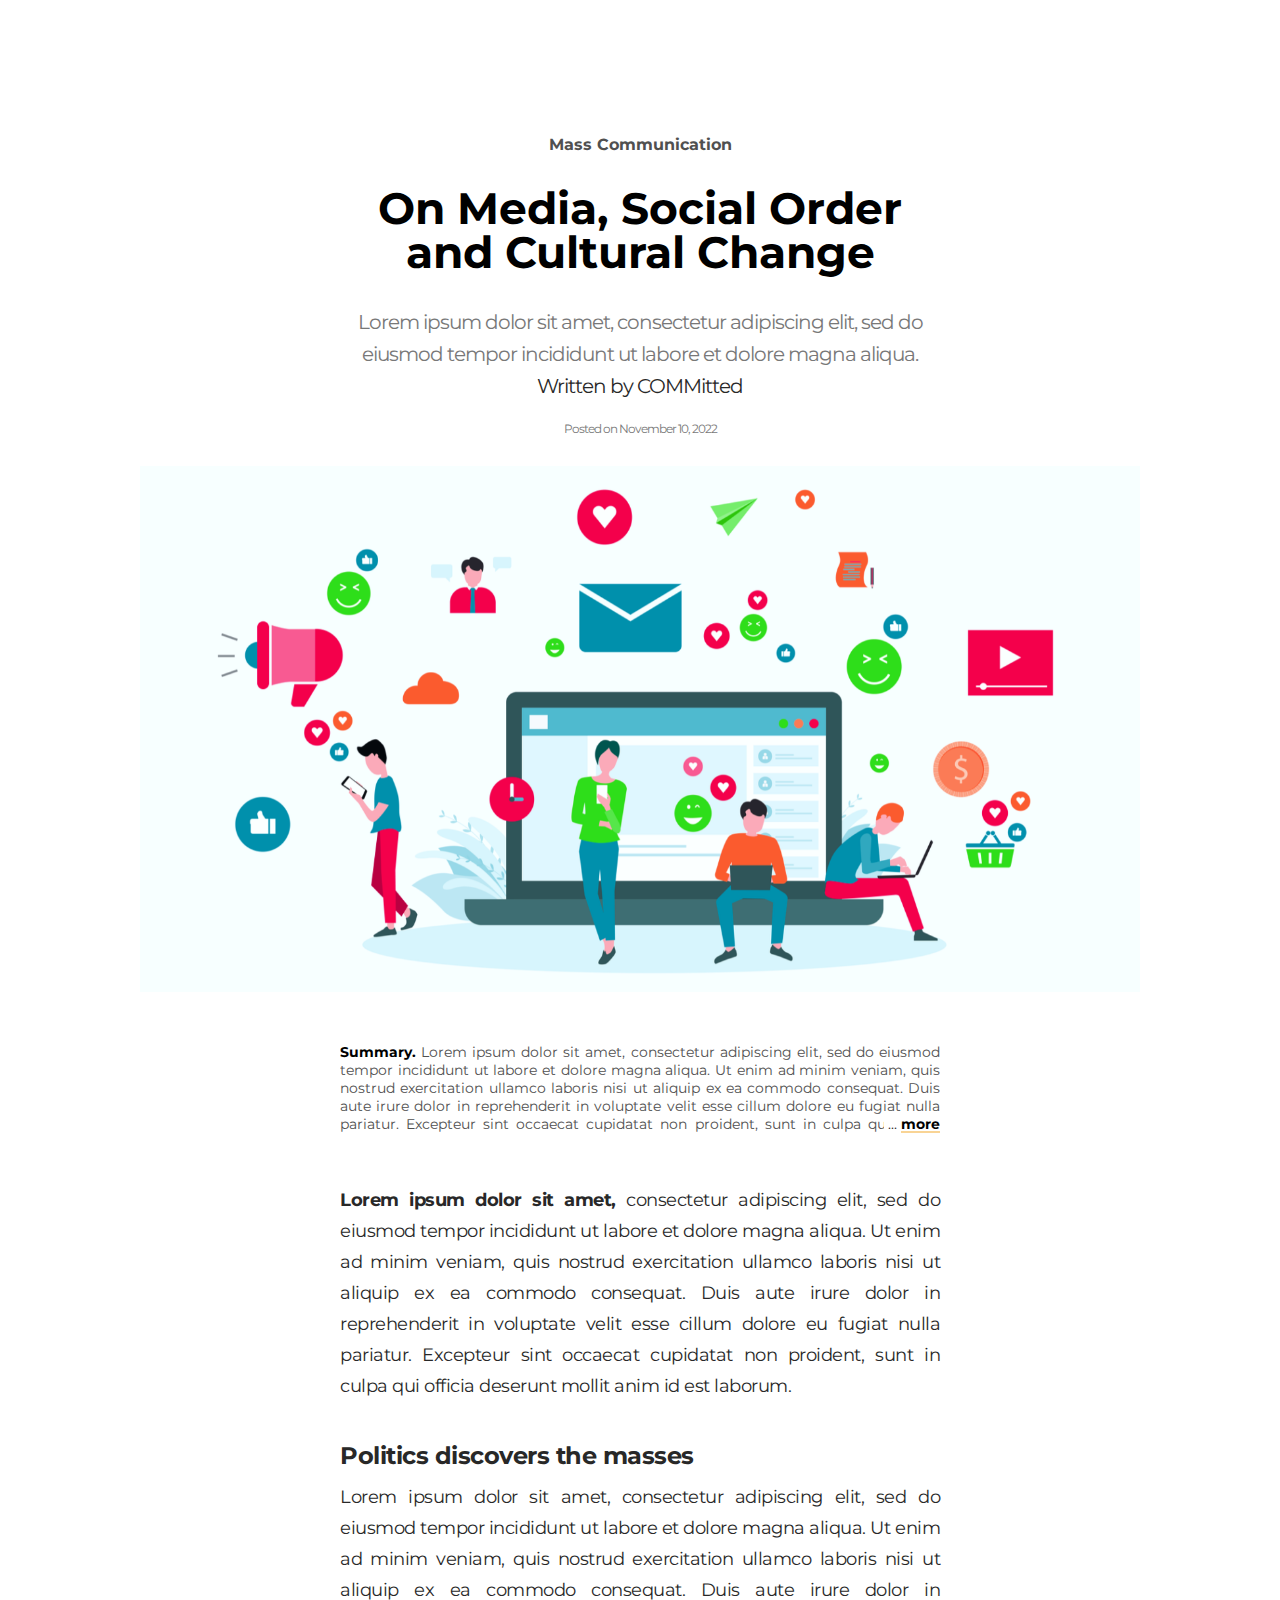
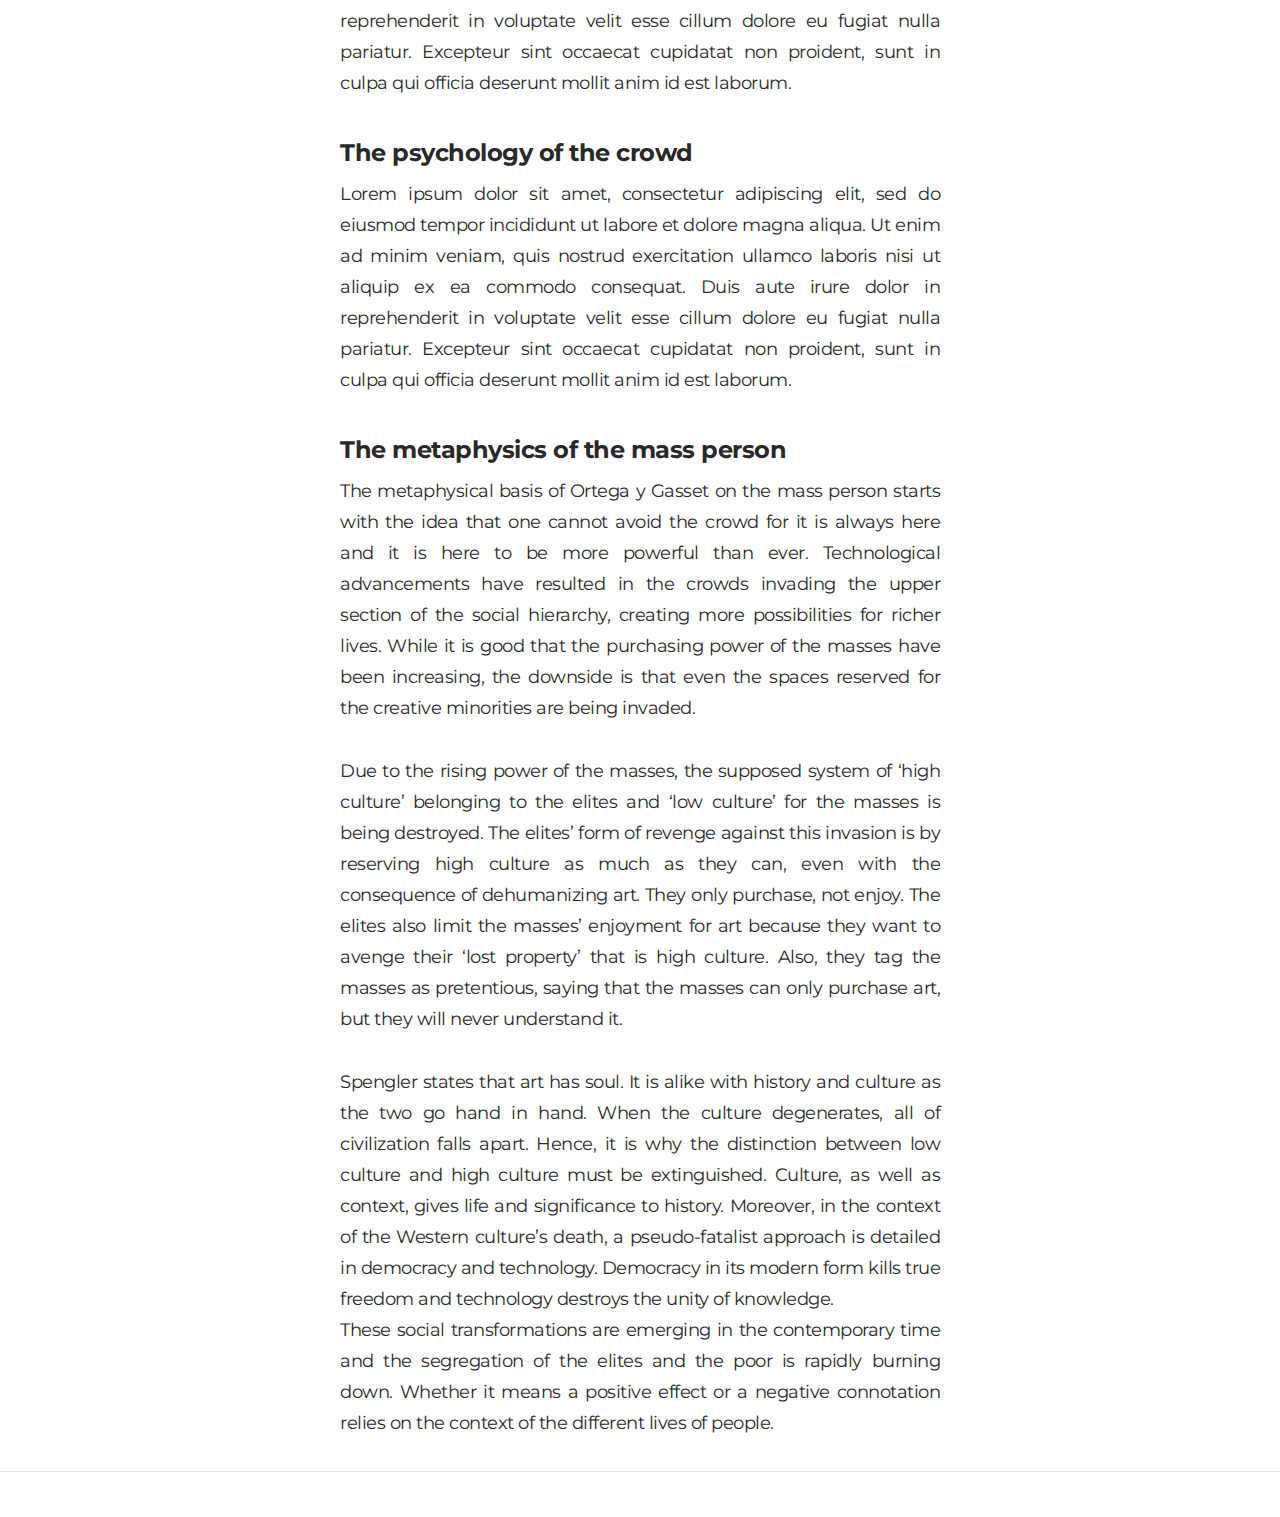
==== pages/blog1.html @ 871a4a30 "updated color scheme" ====
<!DOCTYPE html>
<html lang="en">

    <head>
        <meta charset="UTF-8">
        <meta http-equiv="X-UA-Compatible" content="IE=edge">
        <meta name="viewport" content="width=device-width, initial-scale=1.0">
        <title>Blog Post | COMMitted</title>

        <link rel="stylesheet" href="blog-post.css">
        <script src="blog-post.js"></script>

        <meta property="fb:admins" content="{D4N13LxD4V1D}" />
    </head>

    <body>
        <div class="blog-post">
            <div class="tag">Mass Communication</div>
            <div class="title">On Media, Social Order and Cultural Change</div>
            <div class="subtitle">Lorem ipsum dolor sit amet, consectetur adipiscing elit, sed do eiusmod tempor
                incididunt ut labore et dolore magna aliqua.
                <span class="by-line">Written by <a href="#">COMMitted</a></span>
            </div>
            <div class="date-published">Posted on November 10, 2022</div>
            <img class="cover" src="img/cover1.png" alt="cover" />
            <div class="summary">
                <b>Summary.</b> Lorem ipsum dolor sit amet, consectetur adipiscing elit, sed do eiusmod tempor
                incididunt ut labore et dolore magna aliqua. Ut enim ad minim veniam, quis nostrud exercitation
                ullamco
                laboris nisi ut aliquip ex ea commodo consequat. Duis aute irure dolor in reprehenderit in voluptate
                velit esse cillum dolore eu fugiat nulla pariatur. Excepteur sint occaecat cupidatat non proident,
                sunt
                in culpa qui officia deserunt mollit anim id est laborum.<br />
                <br />
                Lorem ipsum dolor sit amet, consectetur adipiscing elit, sed do eiusmod tempor incididunt ut labore
                et
                dolore magna aliqua. Ut enim ad minim veniam, quis nostrud exercitation ullamco laboris nisi ut
                aliquip
                ex ea commodo consequat. Duis aute irure dolor in reprehenderit in voluptate velit esse cillum
                dolore eu
                fugiat nulla pariatur. Excepteur sint occaecat cupidatat non proident, sunt in culpa qui officia
                deserunt mollit anim id est laborum.<br />
                <br />
                Lorem ipsum dolor sit amet, consectetur adipiscing elit, sed do eiusmod tempor incididunt ut labore
                et
                dolore magna aliqua. Ut enim ad minim veniam, quis nostrud exercitation ullamco laboris nisi ut
                aliquip
                ex ea commodo consequat. Duis aute irure dolor in reprehenderit in voluptate velit esse cillum
                dolore eu
                fugiat nulla pariatur. Excepteur sint occaecat cupidatat non proident, sunt in culpa qui officia
                deserunt mollit anim id est laborum.
                <span class="read-more">... <a onclick="readMore()">more</a></span>
            </div>
            <div class="content">
                <p><b>Lorem ipsum dolor sit amet,</b> consectetur adipiscing elit, sed do eiusmod tempor incididunt
                    ut
                    labore et dolore magna aliqua. Ut enim ad minim veniam, quis nostrud exercitation ullamco
                    laboris
                    nisi ut aliquip ex ea commodo consequat. Duis aute irure dolor in reprehenderit in voluptate
                    velit
                    esse cillum dolore eu fugiat nulla pariatur. Excepteur sint occaecat cupidatat non proident,
                    sunt in
                    culpa qui officia deserunt mollit anim id est laborum.
                </p>
                <h1>Politics discovers the masses</h1>
                <p>Lorem ipsum dolor sit amet, consectetur adipiscing elit, sed do eiusmod tempor incididunt ut
                    labore
                    et dolore magna aliqua. Ut enim ad minim veniam, quis nostrud exercitation ullamco laboris nisi
                    ut
                    aliquip ex ea commodo consequat. Duis aute irure dolor in reprehenderit in voluptate velit esse
                    cillum dolore eu fugiat nulla pariatur. Excepteur sint occaecat cupidatat non proident, sunt in
                    culpa qui officia deserunt mollit anim id est laborum.
                </p>
                <h1>The psychology of the crowd</h1>
                <p>Lorem ipsum dolor sit amet, consectetur adipiscing elit, sed do eiusmod tempor incididunt ut
                    labore
                    et dolore magna aliqua. Ut enim ad minim veniam, quis nostrud exercitation ullamco laboris nisi
                    ut
                    aliquip ex ea commodo consequat. Duis aute irure dolor in reprehenderit in voluptate velit esse
                    cillum dolore eu fugiat nulla pariatur. Excepteur sint occaecat cupidatat non proident, sunt in
                    culpa qui officia deserunt mollit anim id est laborum.
                </p>
                <h1>The metaphysics of the mass person</h1>
                <p>The metaphysical basis of Ortega y Gasset on the mass person starts with the idea that one cannot
                    avoid the crowd for it is always here and it is here to be more powerful than ever.
                    Technological
                    advancements have resulted in the crowds invading the upper section of the social hierarchy,
                    creating more possibilities for richer lives. While it is good that the purchasing power of the
                    masses have been increasing, the downside is that even the spaces reserved for the creative
                    minorities are being invaded.
                </p>
                <p>
                    Due to the rising power of the masses, the supposed system of ‘high culture’ belonging to the
                    elites
                    and ‘low culture’ for the masses is being destroyed. The elites’ form of revenge against this
                    invasion is by reserving high culture as much as they can, even with the consequence of
                    dehumanizing
                    art. They only purchase, not enjoy. The elites also limit the masses’ enjoyment for art because
                    they
                    want to avenge their ‘lost property’ that is high culture. Also, they tag the masses as
                    pretentious,
                    saying that the masses can only purchase art, but they will never understand it.
                </p>
                Spengler states that art has soul. It is alike with history and culture as the two go hand in hand.
                When
                the culture degenerates, all of civilization falls apart. Hence, it is why the distinction between
                low
                culture and high culture must be extinguished. Culture, as well as context, gives life and
                significance
                to history. Moreover, in the context of the Western culture’s death, a pseudo-fatalist approach is
                detailed in democracy and technology. Democracy in its modern form kills true freedom and technology
                destroys the unity of knowledge.
                <p>
                    These social transformations are emerging in the contemporary time and the segregation of the
                    elites
                    and the poor is rapidly burning down. Whether it means a positive effect or a negative
                    connotation
                    relies on the context of the different lives of people.

                </p>
            </div>
        </div>

        <div class="line-break"></div>

        <div class="comments">
            <div id="disqus_thread"></div>
            <script>
                var disqus_config = function () {
                    this.page.url = 'https://committed-upb.vercel.app/pages/blog1.html';  // Replace PAGE_URL with your page's canonical URL variable
                    this.page.identifier = 'blog1'; // Replace PAGE_IDENTIFIER with your page's unique identifier variable
                };

                (function () { // DON'T EDIT BELOW THIS LINE
                    var d = document, s = d.createElement('script');
                    s.src = 'https://committed-1.disqus.com/embed.js';
                    s.setAttribute('data-timestamp', +new Date());
                    (d.head || d.body).appendChild(s);
                })();
            </script>
            <noscript>Please enable JavaScript to view the <a href="https://disqus.com/?ref_noscript">comments powered
                    by Disqus.</a></noscript>
        </div>
    </body>

</html>
---- pages/blog-post.css ----
@import url('https://fonts.googleapis.com/css2?family=Montserrat:wght@400;500;700&display=swap');

* {
    margin: 0;
    padding: 0;
    box-sizing: border-box;
    scroll-behavior: smooth;
}

body {
    font-family: 'Montserrat', sans-serif;
    color: #fff;
    background-color: white;
}

.line-break {
    margin: 0 auto;
    width: 100%;
    height: 1px;
    background-color: #e0e0e0;
}

.blog-post {
    padding: 0 15vw;
    margin: 0 auto;
    margin-top: 15vh;
    width: 90vw;
    max-width: calc(600px + 30vw);
    display: flex;
    flex-direction: column;
    align-items: center;
    color: black;
}

@media screen and (max-width: 900px) {
    .blog-post {
        padding: 0 5vw;
    }
}

.blog-post .tag {
    font-size: 16px;
    font-weight: 700;
    color: rgba(80, 80, 80);
    margin-bottom: 32px;
}

.blog-post .title {
    font-size: 44px;
    font-weight: 700;
    margin-bottom: 32px;
    line-height: 44px;
    text-align: center;
}

.blog-post .subtitle {
    font-size: 20px;
    font-weight: 400;
    line-height: 32px;
    text-align: center;
    color: rgb(120, 120, 120);
    font-style: normal;
    letter-spacing: -1px;
}

.blog-post .subtitle .by-line {
    color: rgb(40, 40, 40);
}

.blog-post .subtitle .by-line a {
    text-decoration: none;
    color: rgb(40, 40, 40);
}

.blog-post .subtitle .by-line a:hover {
    color: rgb(80, 80, 80);
}

.blog-post .date-published {
    font-size: 12px;
    font-weight: 400;
    margin-top: 11.2px;
    margin-bottom: 20.8px;
    line-height: 32px;
    text-align: center;
    color: rgb(120, 120, 120);
    font-style: normal;
    letter-spacing: -1px;
}

.blog-post .cover {
    width: 100vw;
    max-width: 1000px;
    height: 100%;
}

.blog-post .summary {
    margin: 4vw 0;
    height: 90px;
    overflow-y: hidden;
    font-size: 14px;
    color: rgb(80, 80, 80);
    text-align: justify;
    position: relative;
}

.blog-post .summary b {
    font-weight: 700;
    color: #000;
}

.blog-post .summary .read-more {
    color: rgb(40, 40, 40);
    position: absolute;
    bottom: 0;
    right: 0;
    background: white;
    padding-left: 4px;
}

.blog-post .summary .read-more a {
    color: rgb(0, 0, 0);
    cursor: pointer;
    font-weight: 700;
    text-decoration: underline;
    text-decoration-thickness: 3px;
    text-decoration-color: #f3aa2c80;
}

.blog-post .summary .read-more a:hover {
    color: rgb(80, 80, 80);
    text-decoration: underline;
}

.blog-post .content {
    color: rgb(40, 40, 40);
    line-height: 31px;
    font-size: 18px;
    letter-spacing: -0.5px;
    text-align: justify;
}

.blog-post .content p {
    margin-bottom: 32px;
}

.blog-post .content h1 {
    font-size: 24px;
    font-weight: 700;
    margin-bottom: 4px;
    line-height: 44px;
}

.comments {
    padding: 0 15vw;
    margin: 5vh auto;
    width: 90vw;
    height: auto;
    max-width: calc(600px + 30vw);
}

@media screen and (max-width: 900px) {
    .comments {
        padding: 0 5vw;
    }
}
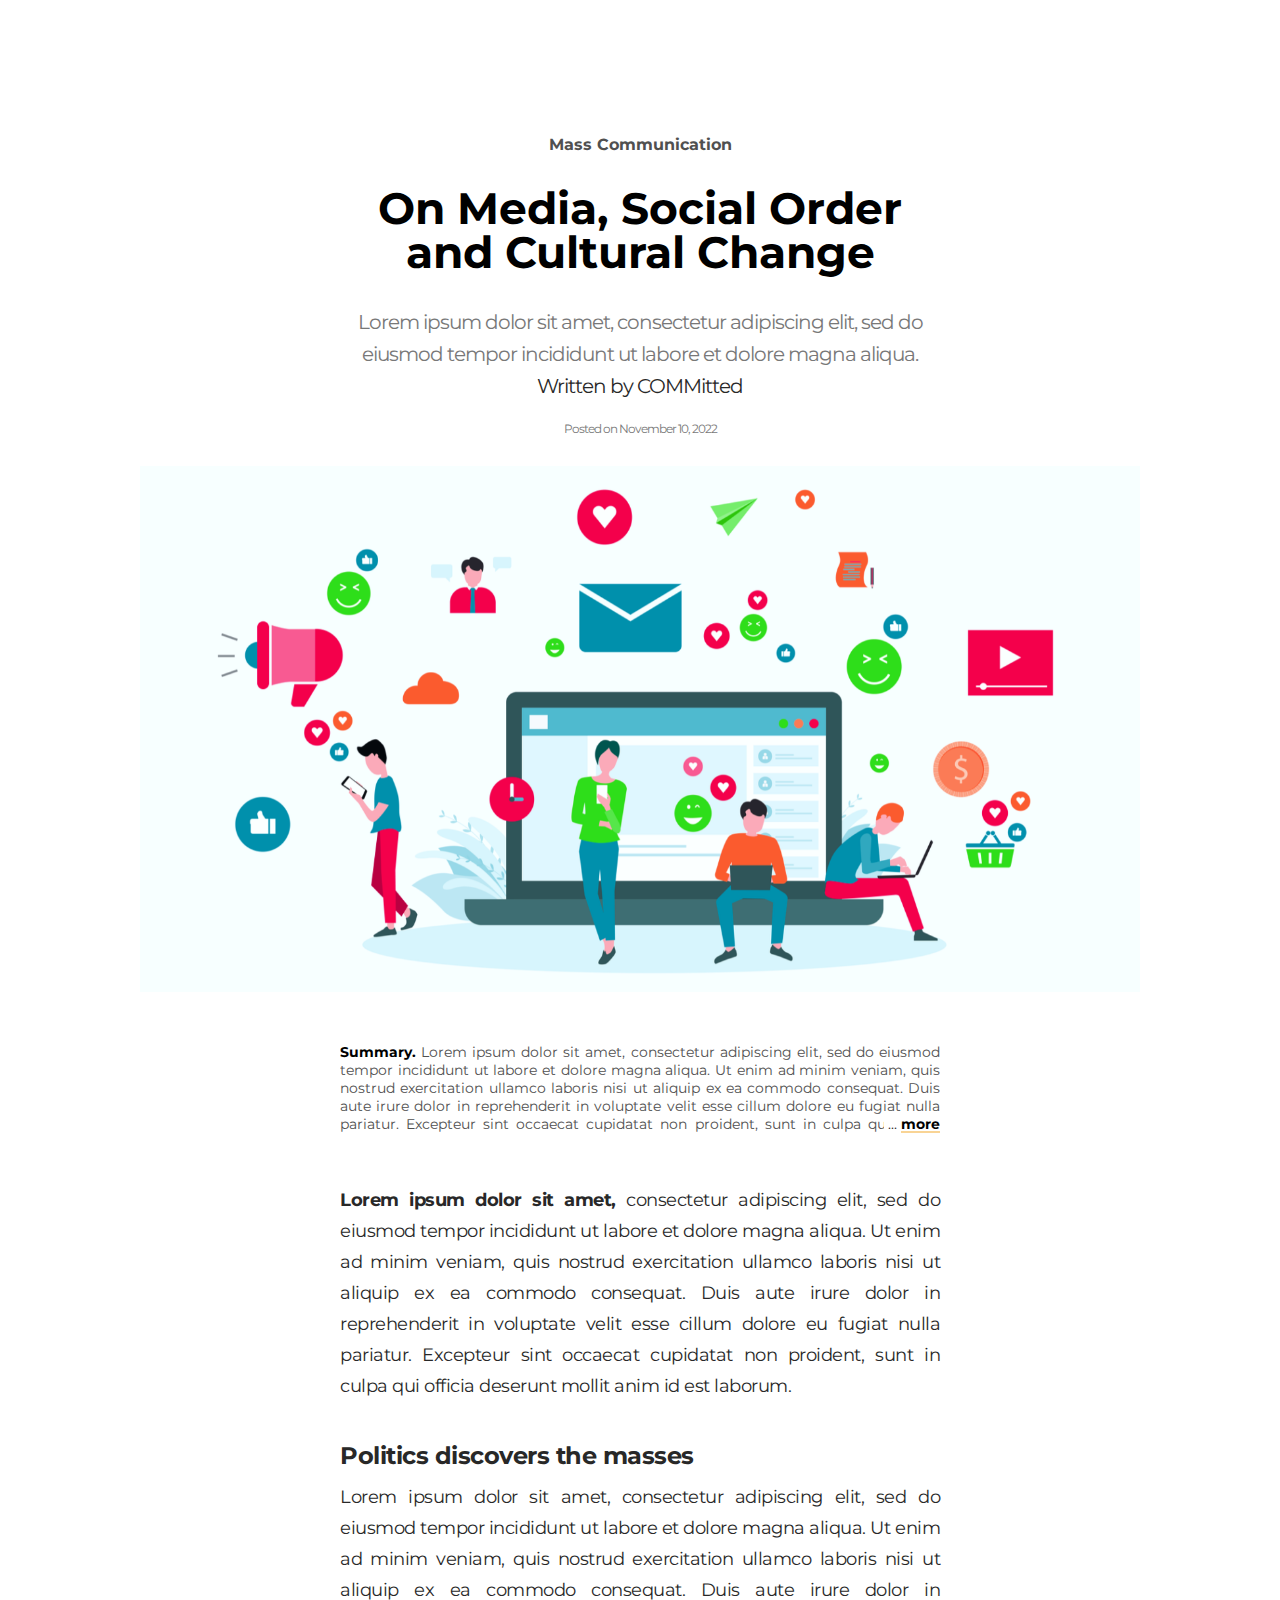
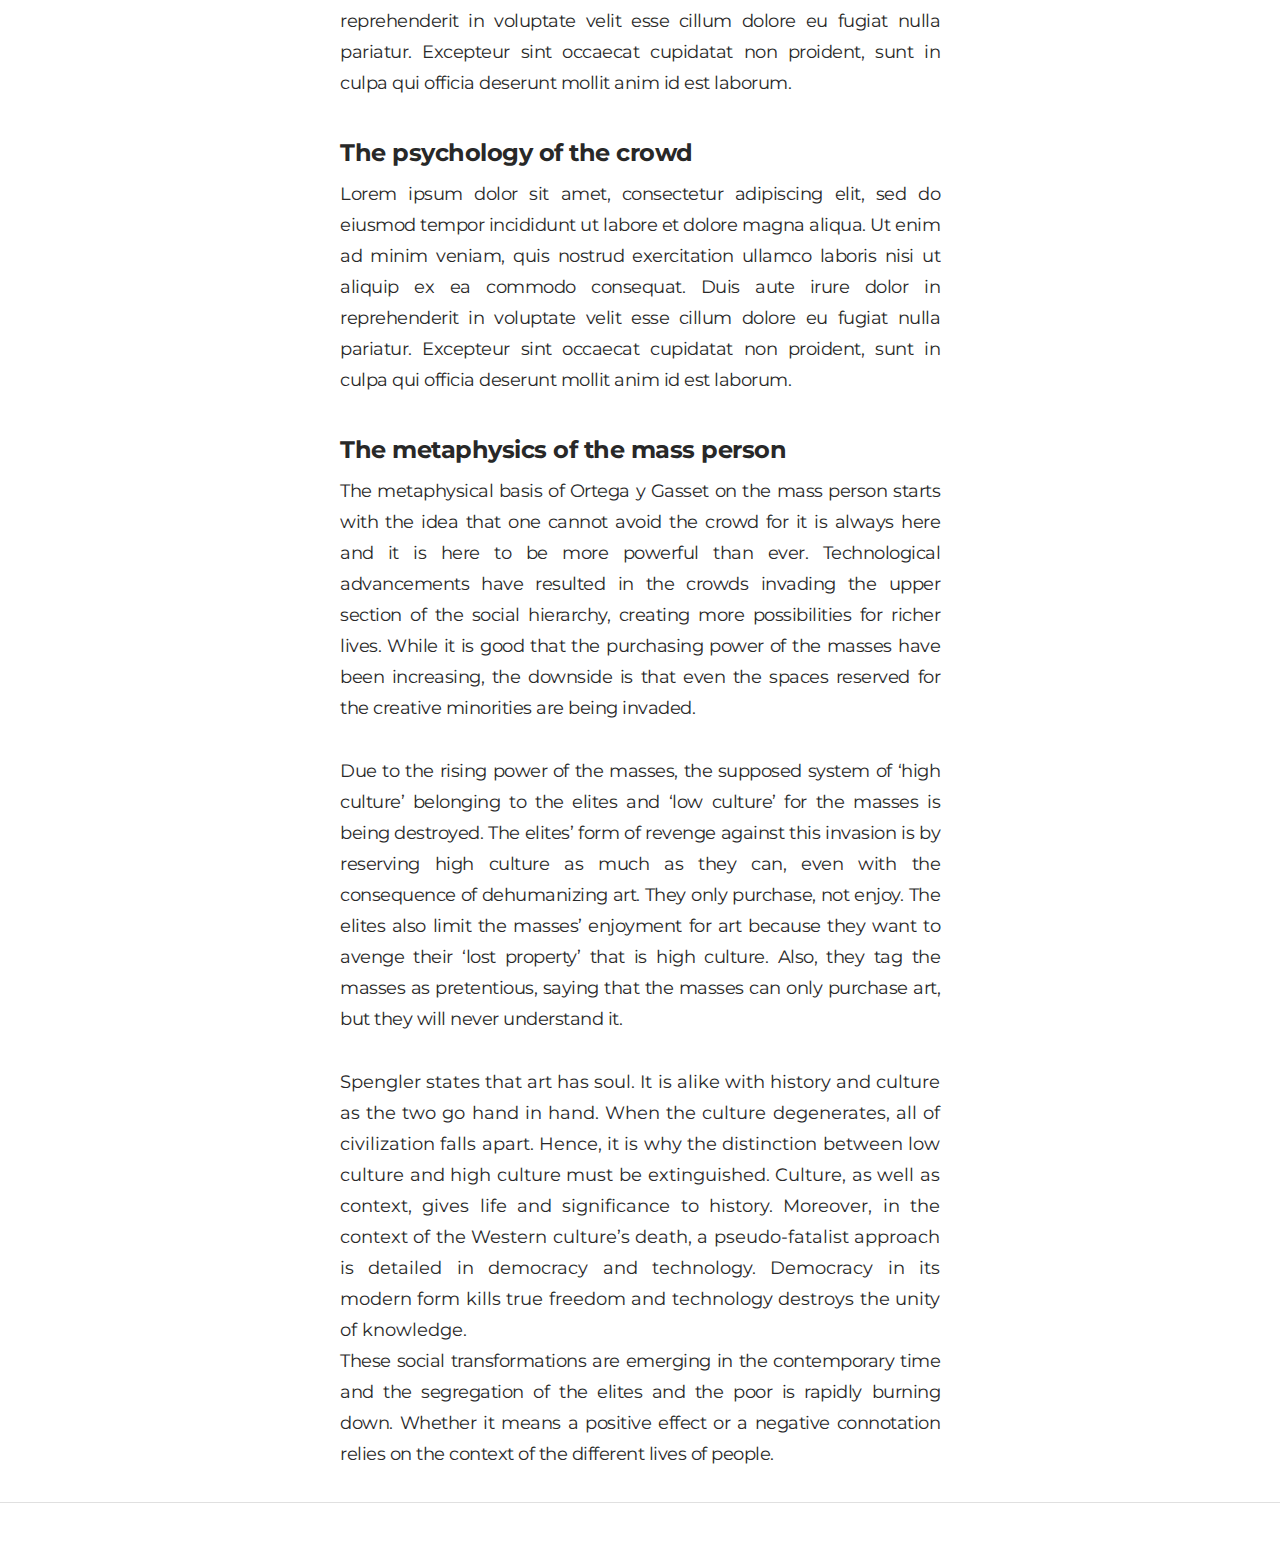
==== commit 807f53d4: "removed legacy fb code" ====
--- a/pages/blog1.html
+++ b/pages/blog1.html
@@ -9,8 +9,6 @@
 
         <link rel="stylesheet" href="blog-post.css">
         <script src="blog-post.js"></script>
-
-        <meta property="fb:admins" content="{D4N13LxD4V1D}" />
     </head>
 
     <body>
--- a/pages/blog-post.css
+++ b/pages/blog-post.css
@@ -136,12 +136,12 @@
     color: rgb(40, 40, 40);
     line-height: 31px;
     font-size: 18px;
-    letter-spacing: -0.5px;
     text-align: justify;
 }
 
 .blog-post .content p {
     margin-bottom: 32px;
+    letter-spacing: -0.5px;
 }
 
 .blog-post .content h1 {
@@ -149,6 +149,7 @@
     font-weight: 700;
     margin-bottom: 4px;
     line-height: 44px;
+    letter-spacing: -0.5px;
 }
 
 .comments {
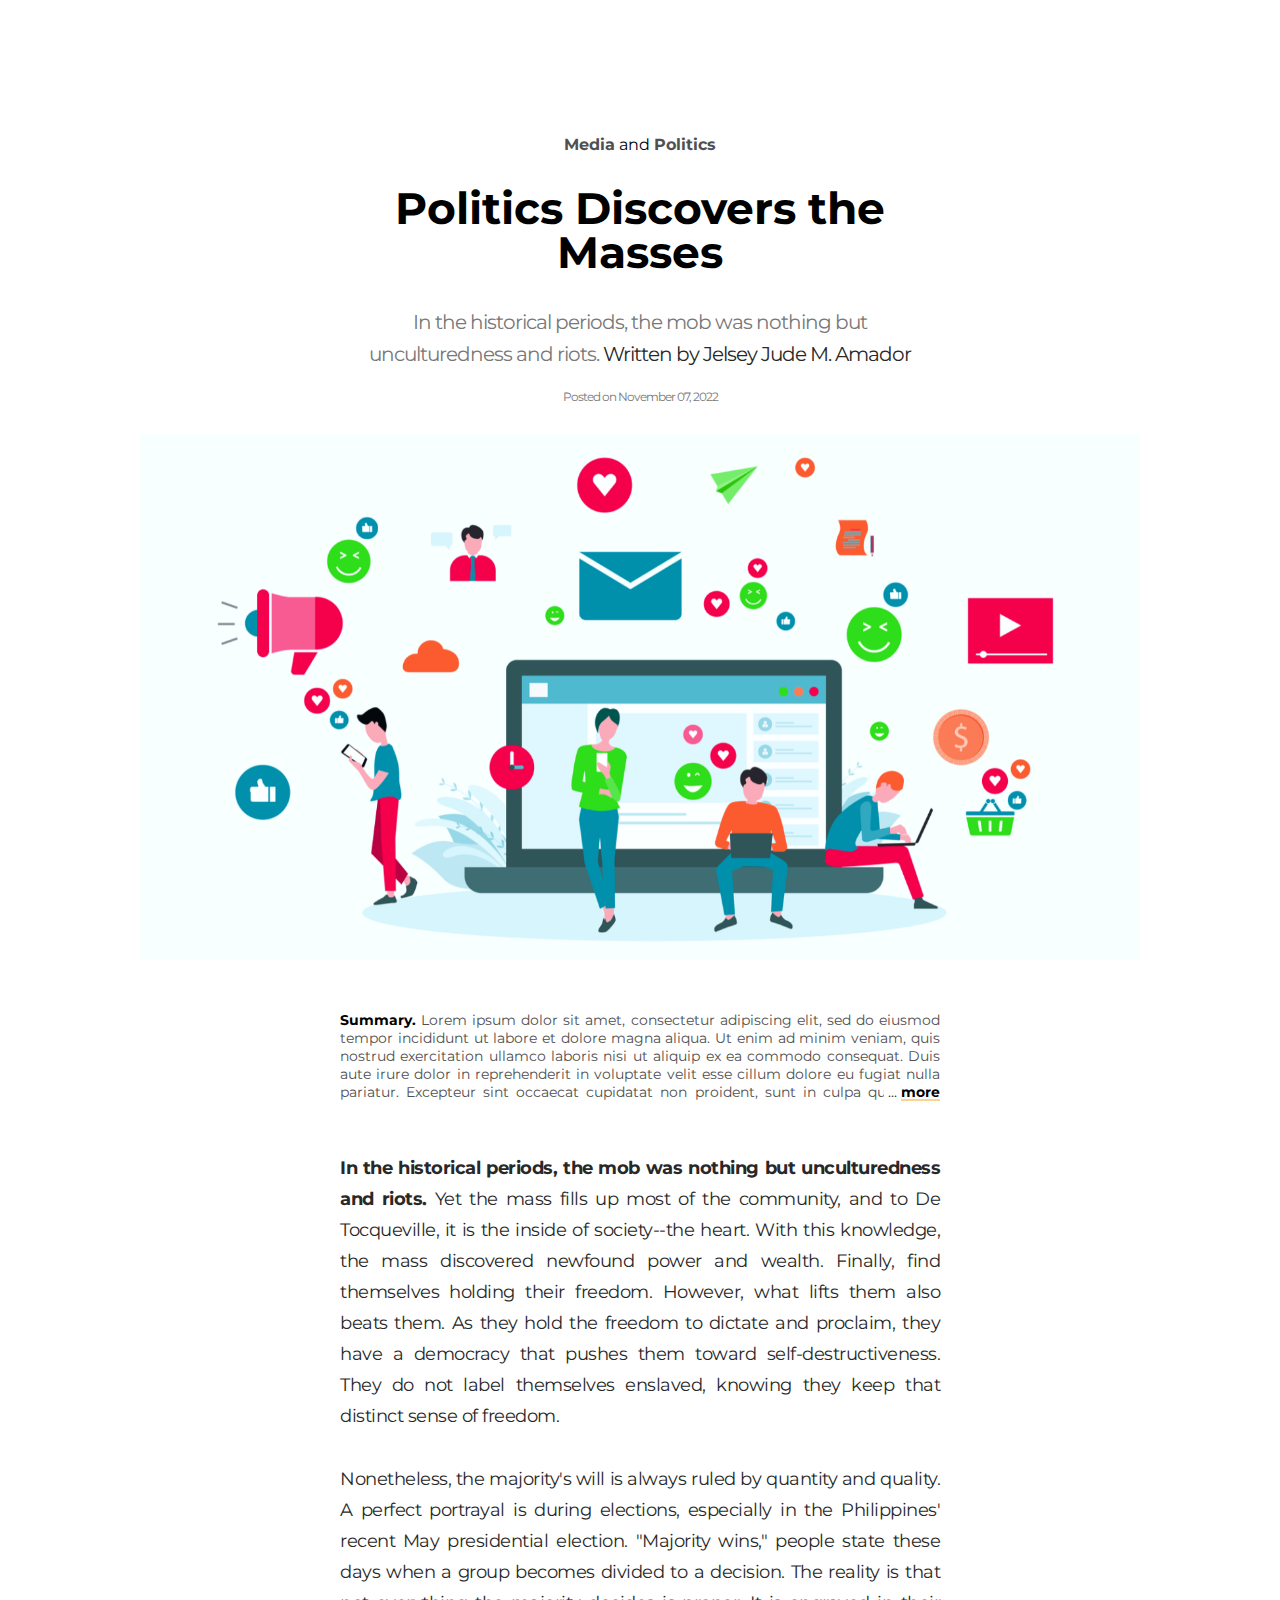
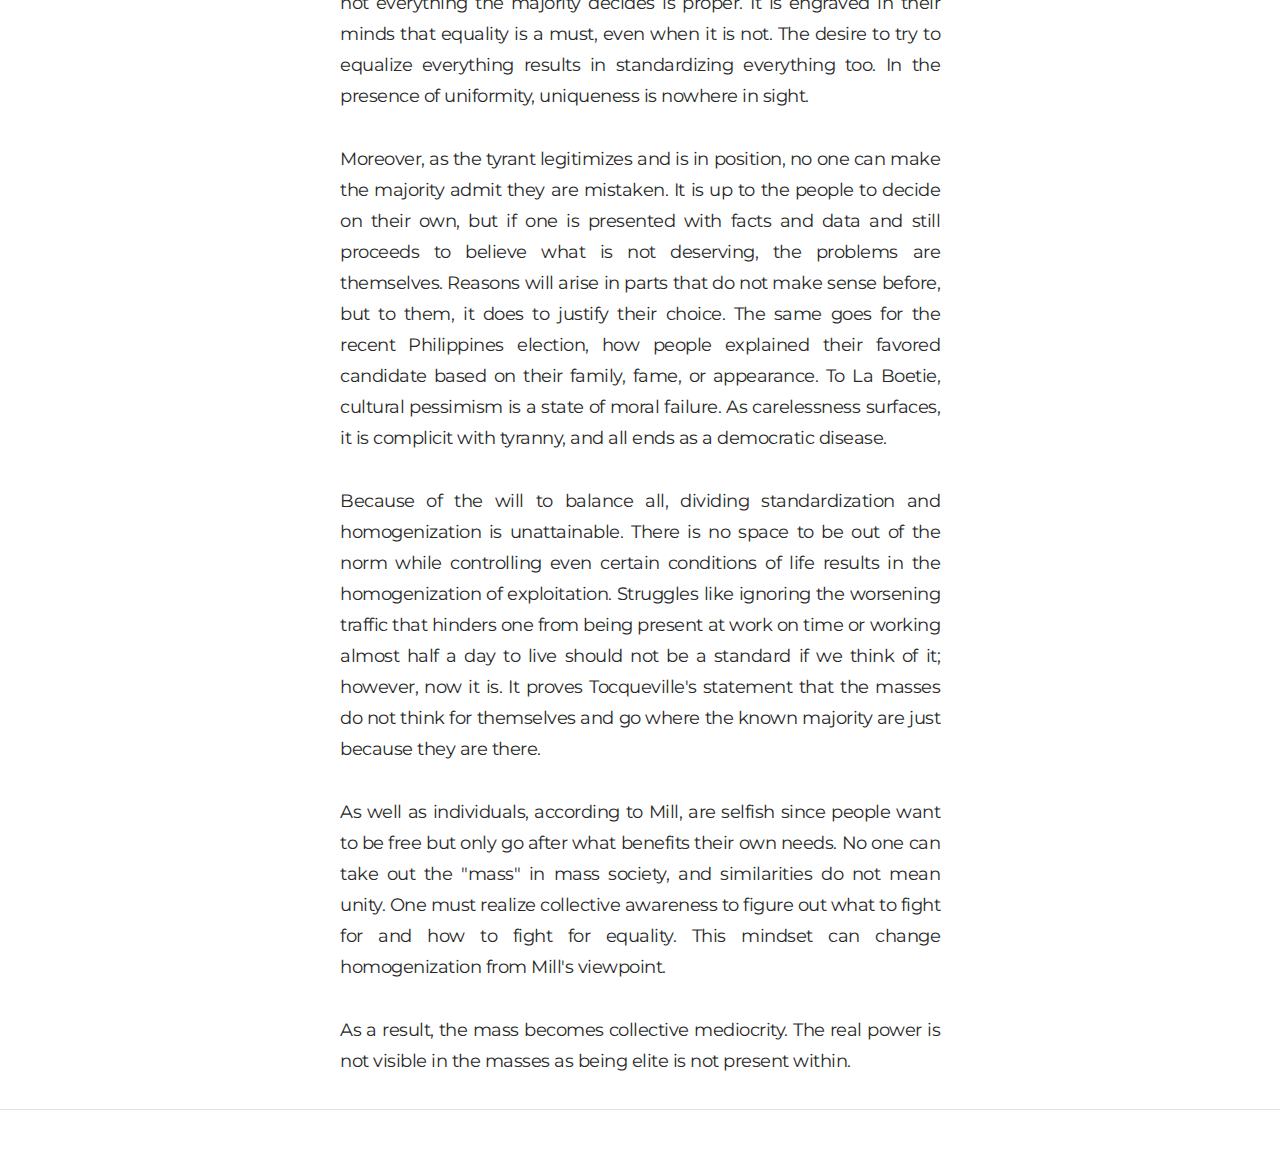
==== commit 9acb5482: "updated first blog" ====
--- a/pages/blog1.html
+++ b/pages/blog1.html
@@ -13,13 +13,15 @@
 
     <body>
         <div class="blog-post">
-            <div class="tag">Mass Communication</div>
-            <div class="title">On Media, Social Order and Cultural Change</div>
-            <div class="subtitle">Lorem ipsum dolor sit amet, consectetur adipiscing elit, sed do eiusmod tempor
-                incididunt ut labore et dolore magna aliqua.
-                <span class="by-line">Written by <a href="#">COMMitted</a></span>
+            <div class="tag">
+                <a onclick="filterBlogs('Media')">Media</a> and
+                <a onclick="filterBlogs('Politics')">Politics</a>
             </div>
-            <div class="date-published">Posted on November 10, 2022</div>
+            <div class="title">Politics Discovers the Masses</div>
+            <div class="subtitle">In the historical periods, the mob was nothing but unculturedness and riots.
+                <span class="by-line">Written by <a href="#">Jelsey Jude M. Amador</a></span>
+            </div>
+            <div class="date-published">Posted on November 07, 2022</div>
             <img class="cover" src="img/cover1.png" alt="cover" />
             <div class="summary">
                 <b>Summary.</b> Lorem ipsum dolor sit amet, consectetur adipiscing elit, sed do eiusmod tempor
@@ -50,71 +52,43 @@
                 <span class="read-more">... <a onclick="readMore()">more</a></span>
             </div>
             <div class="content">
-                <p><b>Lorem ipsum dolor sit amet,</b> consectetur adipiscing elit, sed do eiusmod tempor incididunt
-                    ut
-                    labore et dolore magna aliqua. Ut enim ad minim veniam, quis nostrud exercitation ullamco
-                    laboris
-                    nisi ut aliquip ex ea commodo consequat. Duis aute irure dolor in reprehenderit in voluptate
-                    velit
-                    esse cillum dolore eu fugiat nulla pariatur. Excepteur sint occaecat cupidatat non proident,
-                    sunt in
-                    culpa qui officia deserunt mollit anim id est laborum.
+                <p><b>In the historical periods, the mob was nothing but unculturedness and riots.</b> Yet the mass
+                    fills up most of the community, and to De Tocqueville, it is the inside of society--the heart. With
+                    this knowledge, the mass discovered newfound power and wealth. Finally, find themselves holding
+                    their freedom. However, what lifts them also beats them. As they hold the freedom to dictate and
+                    proclaim, they have a democracy that pushes them toward self-destructiveness. They do not label
+                    themselves enslaved, knowing they keep that distinct sense of freedom.
                 </p>
-                <h1>Politics discovers the masses</h1>
-                <p>Lorem ipsum dolor sit amet, consectetur adipiscing elit, sed do eiusmod tempor incididunt ut
-                    labore
-                    et dolore magna aliqua. Ut enim ad minim veniam, quis nostrud exercitation ullamco laboris nisi
-                    ut
-                    aliquip ex ea commodo consequat. Duis aute irure dolor in reprehenderit in voluptate velit esse
-                    cillum dolore eu fugiat nulla pariatur. Excepteur sint occaecat cupidatat non proident, sunt in
-                    culpa qui officia deserunt mollit anim id est laborum.
+                <p>Nonetheless, the majority's will is always ruled by quantity and quality. A perfect portrayal is
+                    during elections, especially in the Philippines' recent May presidential election. "Majority wins,"
+                    people state these days when a group becomes divided to a decision. The reality is that not
+                    everything the majority decides is proper. It is engraved in their minds that equality is a must,
+                    even when it is not. The desire to try to equalize everything results in standardizing everything
+                    too. In the presence of uniformity, uniqueness is nowhere in sight.
                 </p>
-                <h1>The psychology of the crowd</h1>
-                <p>Lorem ipsum dolor sit amet, consectetur adipiscing elit, sed do eiusmod tempor incididunt ut
-                    labore
-                    et dolore magna aliqua. Ut enim ad minim veniam, quis nostrud exercitation ullamco laboris nisi
-                    ut
-                    aliquip ex ea commodo consequat. Duis aute irure dolor in reprehenderit in voluptate velit esse
-                    cillum dolore eu fugiat nulla pariatur. Excepteur sint occaecat cupidatat non proident, sunt in
-                    culpa qui officia deserunt mollit anim id est laborum.
+                <p>Moreover, as the tyrant legitimizes and is in position, no one can make the majority admit they are
+                    mistaken. It is up to the people to decide on their own, but if one is presented with facts and data
+                    and still proceeds to believe what is not deserving, the problems are themselves. Reasons will arise
+                    in parts that do not make sense before, but to them, it does to justify their choice. The same goes
+                    for the recent Philippines election, how people explained their favored candidate based on their
+                    family, fame, or appearance. To La Boetie, cultural pessimism is a state of moral failure. As
+                    carelessness surfaces, it is complicit with tyranny, and all ends as a democratic disease.
                 </p>
-                <h1>The metaphysics of the mass person</h1>
-                <p>The metaphysical basis of Ortega y Gasset on the mass person starts with the idea that one cannot
-                    avoid the crowd for it is always here and it is here to be more powerful than ever.
-                    Technological
-                    advancements have resulted in the crowds invading the upper section of the social hierarchy,
-                    creating more possibilities for richer lives. While it is good that the purchasing power of the
-                    masses have been increasing, the downside is that even the spaces reserved for the creative
-                    minorities are being invaded.
+                <p>Because of the will to balance all, dividing standardization and homogenization is unattainable.
+                    There is no space to be out of the norm while controlling even certain conditions of life results in
+                    the homogenization of exploitation. Struggles like ignoring the worsening traffic that hinders one
+                    from being present at work on time or working almost half a day to live should not be a standard if
+                    we think of it; however, now it is. It proves Tocqueville's statement that the masses do not think
+                    for themselves and go where the known majority are just because they are there.
                 </p>
                 <p>
-                    Due to the rising power of the masses, the supposed system of ‘high culture’ belonging to the
-                    elites
-                    and ‘low culture’ for the masses is being destroyed. The elites’ form of revenge against this
-                    invasion is by reserving high culture as much as they can, even with the consequence of
-                    dehumanizing
-                    art. They only purchase, not enjoy. The elites also limit the masses’ enjoyment for art because
-                    they
-                    want to avenge their ‘lost property’ that is high culture. Also, they tag the masses as
-                    pretentious,
-                    saying that the masses can only purchase art, but they will never understand it.
+                    As well as individuals, according to Mill, are selfish since people want to be free but only go
+                    after what benefits their own needs. No one can take out the "mass" in mass society, and
+                    similarities do not mean unity. One must realize collective awareness to figure out what to fight
+                    for and how to fight for equality. This mindset can change homogenization from Mill's viewpoint.
                 </p>
-                Spengler states that art has soul. It is alike with history and culture as the two go hand in hand.
-                When
-                the culture degenerates, all of civilization falls apart. Hence, it is why the distinction between
-                low
-                culture and high culture must be extinguished. Culture, as well as context, gives life and
-                significance
-                to history. Moreover, in the context of the Western culture’s death, a pseudo-fatalist approach is
-                detailed in democracy and technology. Democracy in its modern form kills true freedom and technology
-                destroys the unity of knowledge.
-                <p>
-                    These social transformations are emerging in the contemporary time and the segregation of the
-                    elites
-                    and the poor is rapidly burning down. Whether it means a positive effect or a negative
-                    connotation
-                    relies on the context of the different lives of people.
-
+                <p>As a result, the mass becomes collective mediocrity. The real power is not visible in the masses as
+                    being elite is not present within.
                 </p>
             </div>
         </div>
--- a/pages/blog-post.css
+++ b/pages/blog-post.css
@@ -39,10 +39,14 @@
 }
 
 .blog-post .tag {
+    margin-bottom: 32px;
+}
+
+.blog-post .tag a {
     font-size: 16px;
     font-weight: 700;
     color: rgba(80, 80, 80);
-    margin-bottom: 32px;
+    text-decoration: none;
 }
 
 .blog-post .title {
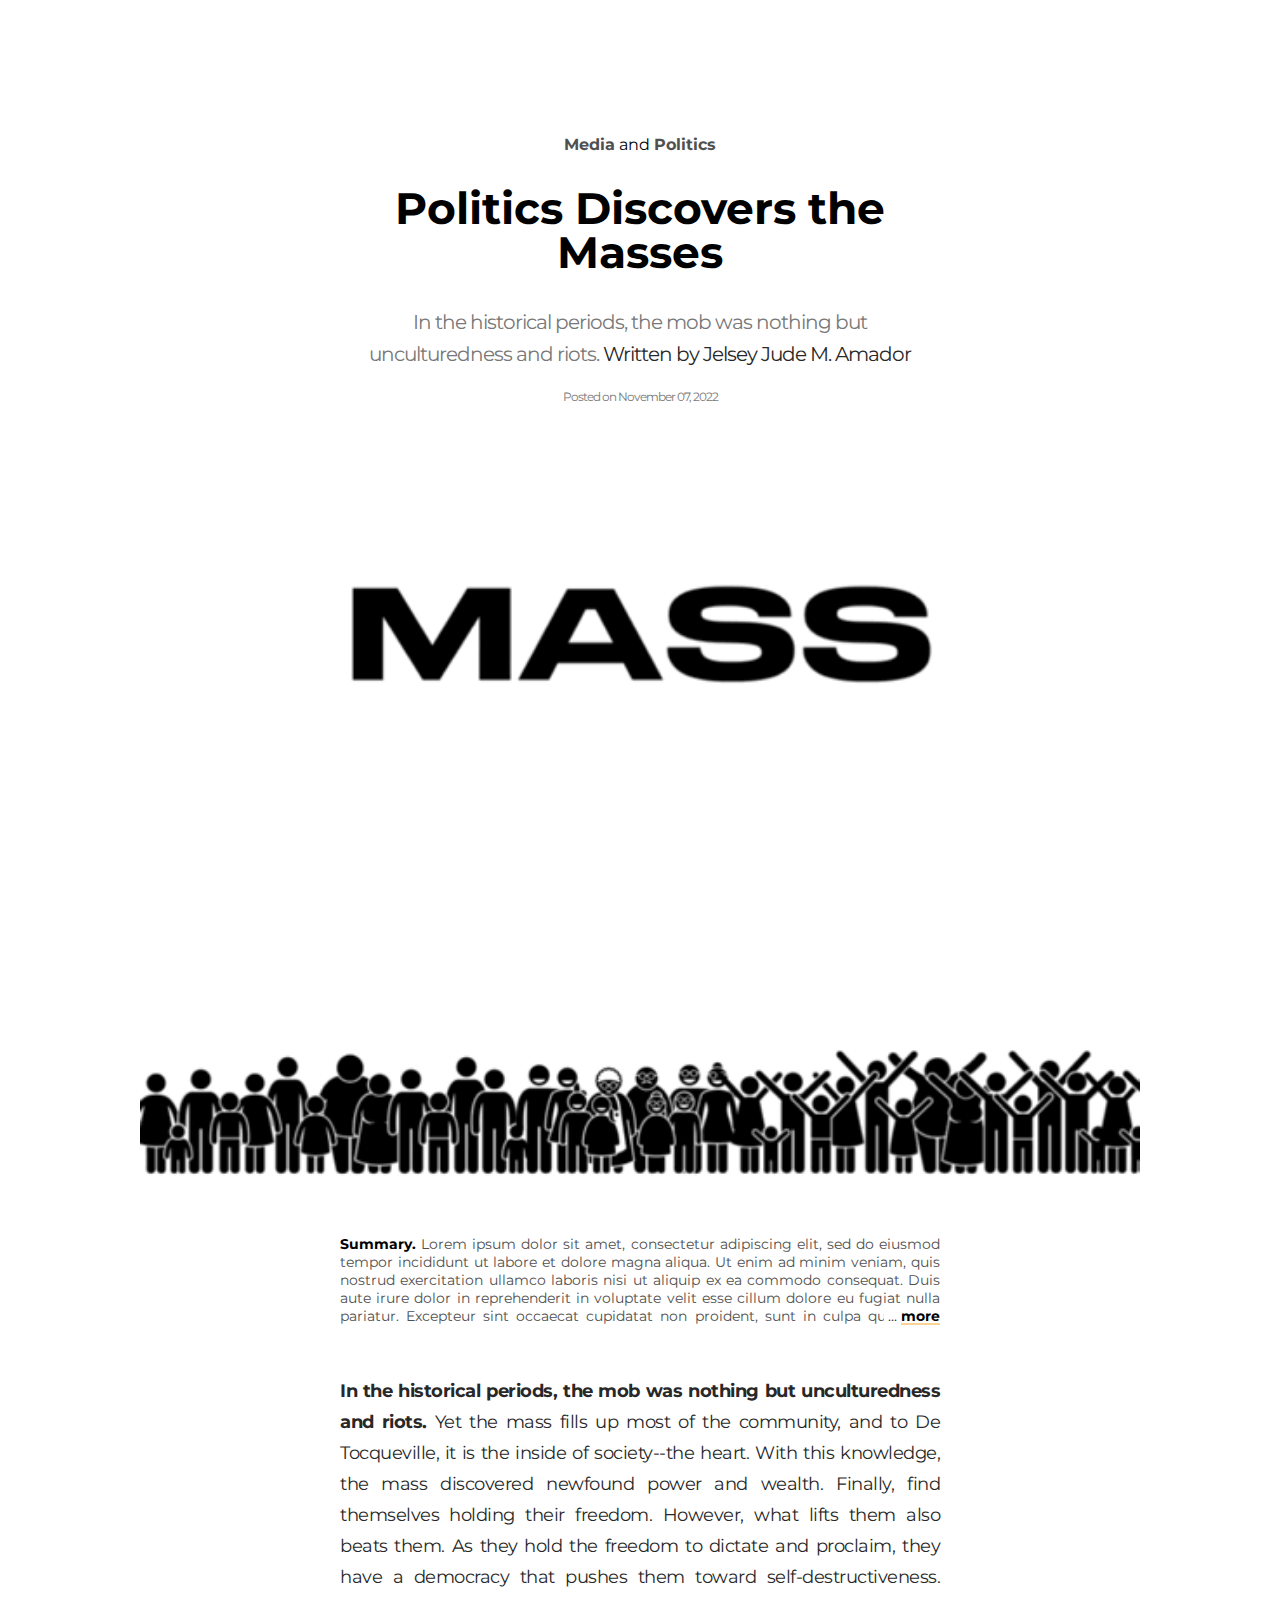
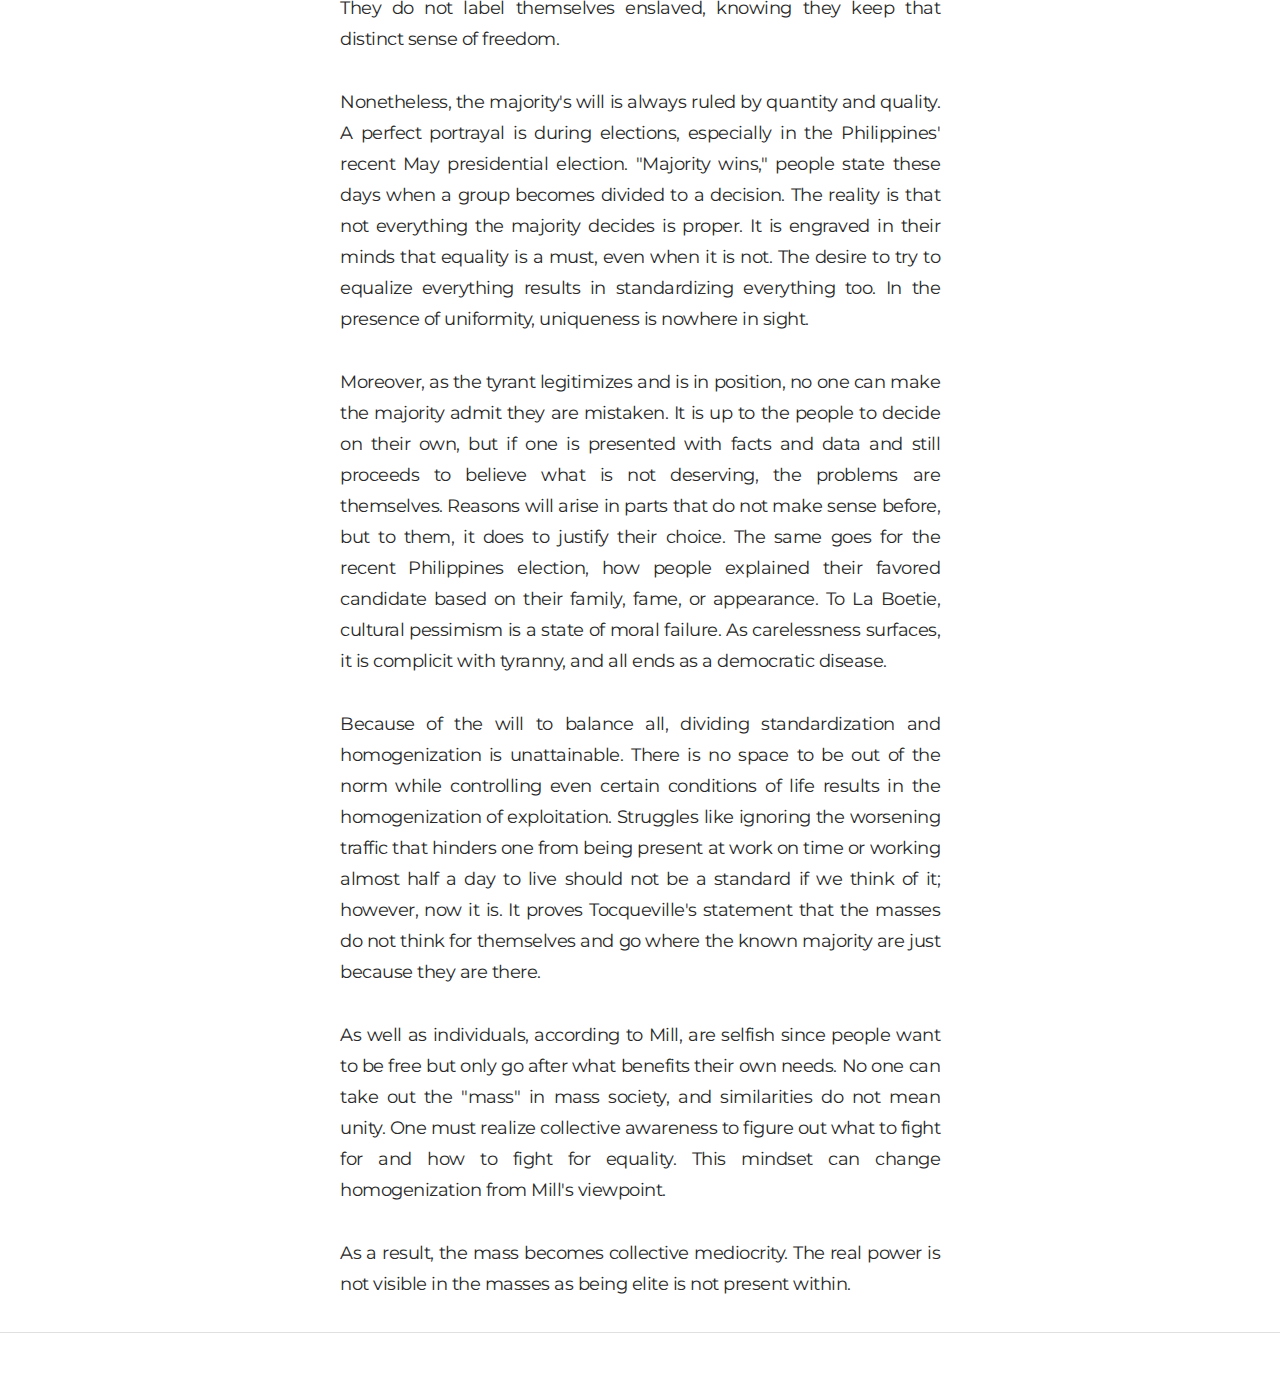
==== commit cde86ee3: "added blog1 graphics" ====
--- a/pages/blog1.html
+++ b/pages/blog1.html
@@ -22,7 +22,7 @@
                 <span class="by-line">Written by <a href="#">Jelsey Jude M. Amador</a></span>
             </div>
             <div class="date-published">Posted on November 07, 2022</div>
-            <img class="cover" src="img/cover1.png" alt="cover" />
+            <img class="cover" src="img/cover1.gif" alt="cover" />
             <div class="summary">
                 <b>Summary.</b> Lorem ipsum dolor sit amet, consectetur adipiscing elit, sed do eiusmod tempor
                 incididunt ut labore et dolore magna aliqua. Ut enim ad minim veniam, quis nostrud exercitation
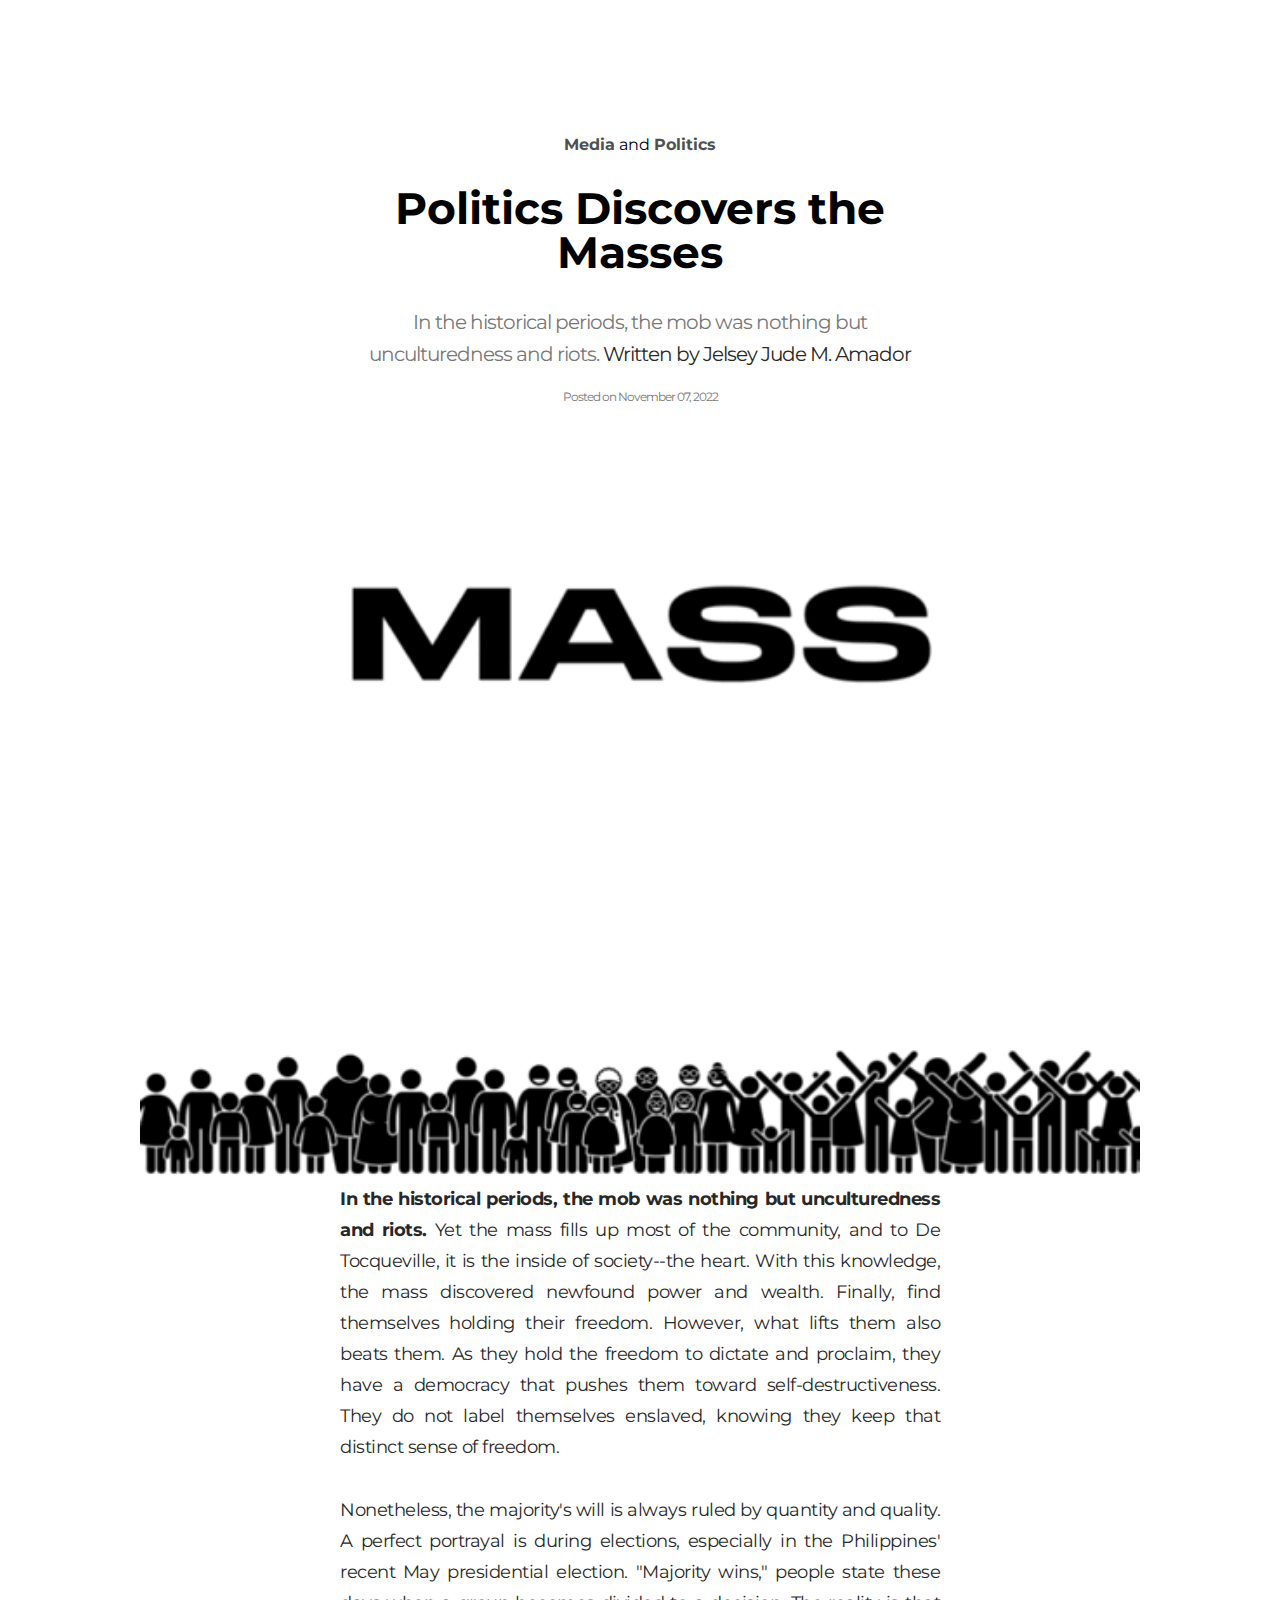
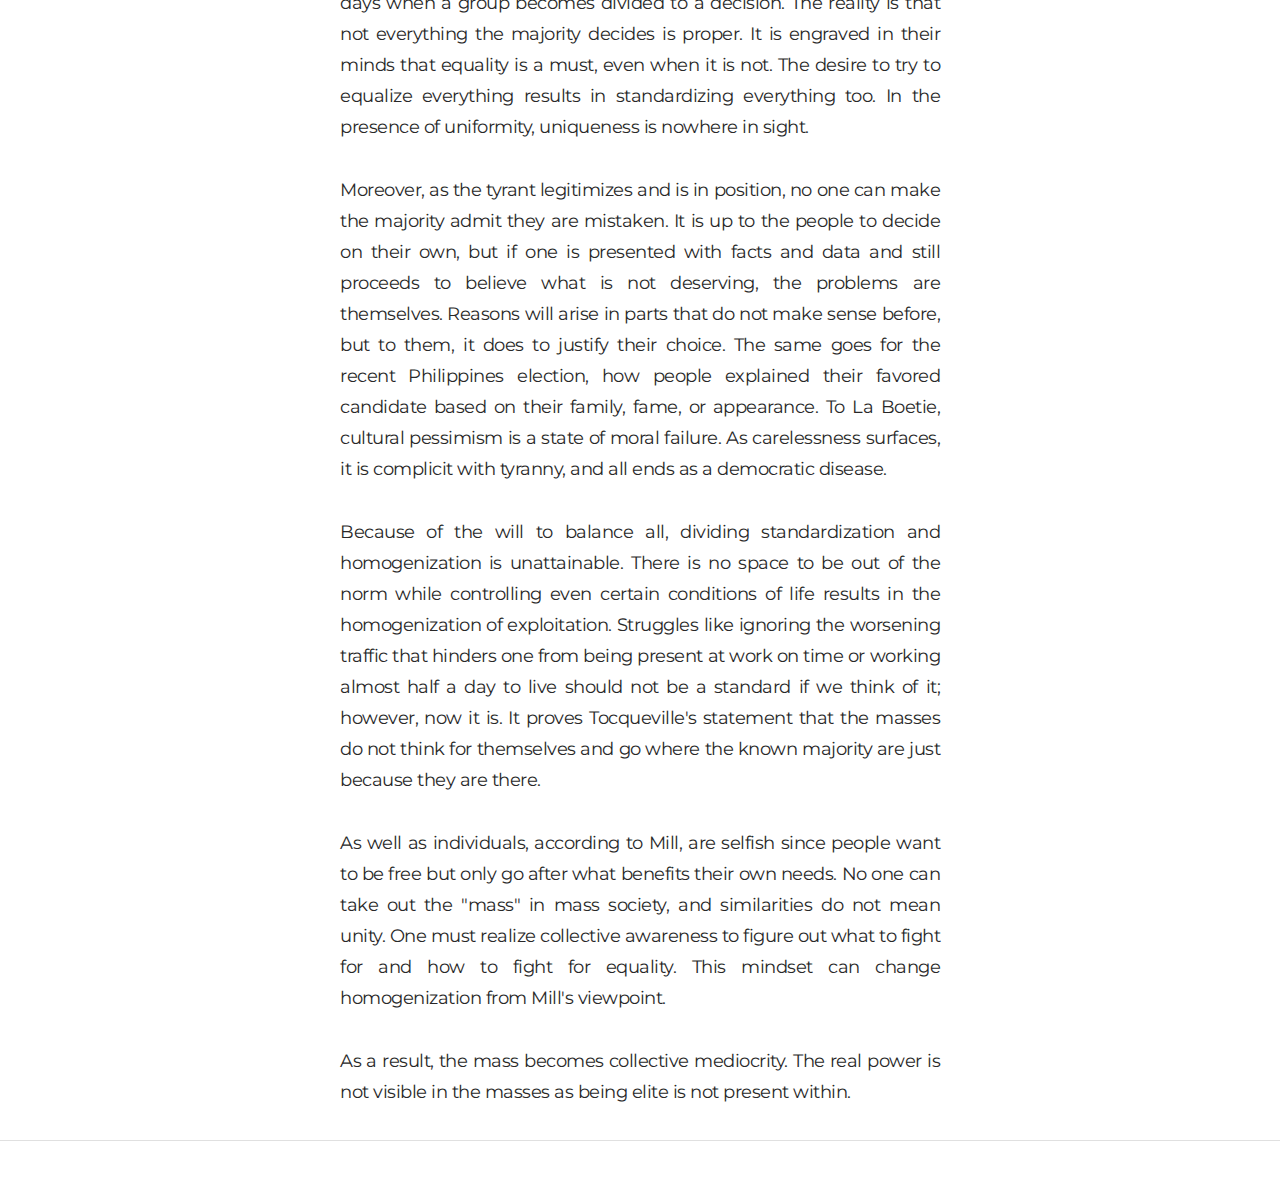
==== commit d8cd75e6: "removed blog1 summary" ====
--- a/pages/blog1.html
+++ b/pages/blog1.html
@@ -23,7 +23,7 @@
             </div>
             <div class="date-published">Posted on November 07, 2022</div>
             <img class="cover" src="img/cover1.gif" alt="cover" />
-            <div class="summary">
+            <!-- <div class="summary">
                 <b>Summary.</b> Lorem ipsum dolor sit amet, consectetur adipiscing elit, sed do eiusmod tempor
                 incididunt ut labore et dolore magna aliqua. Ut enim ad minim veniam, quis nostrud exercitation
                 ullamco
@@ -50,7 +50,7 @@
                 fugiat nulla pariatur. Excepteur sint occaecat cupidatat non proident, sunt in culpa qui officia
                 deserunt mollit anim id est laborum.
                 <span class="read-more">... <a onclick="readMore()">more</a></span>
-            </div>
+            </div> -->
             <div class="content">
                 <p><b>In the historical periods, the mob was nothing but unculturedness and riots.</b> Yet the mass
                     fills up most of the community, and to De Tocqueville, it is the inside of society--the heart. With
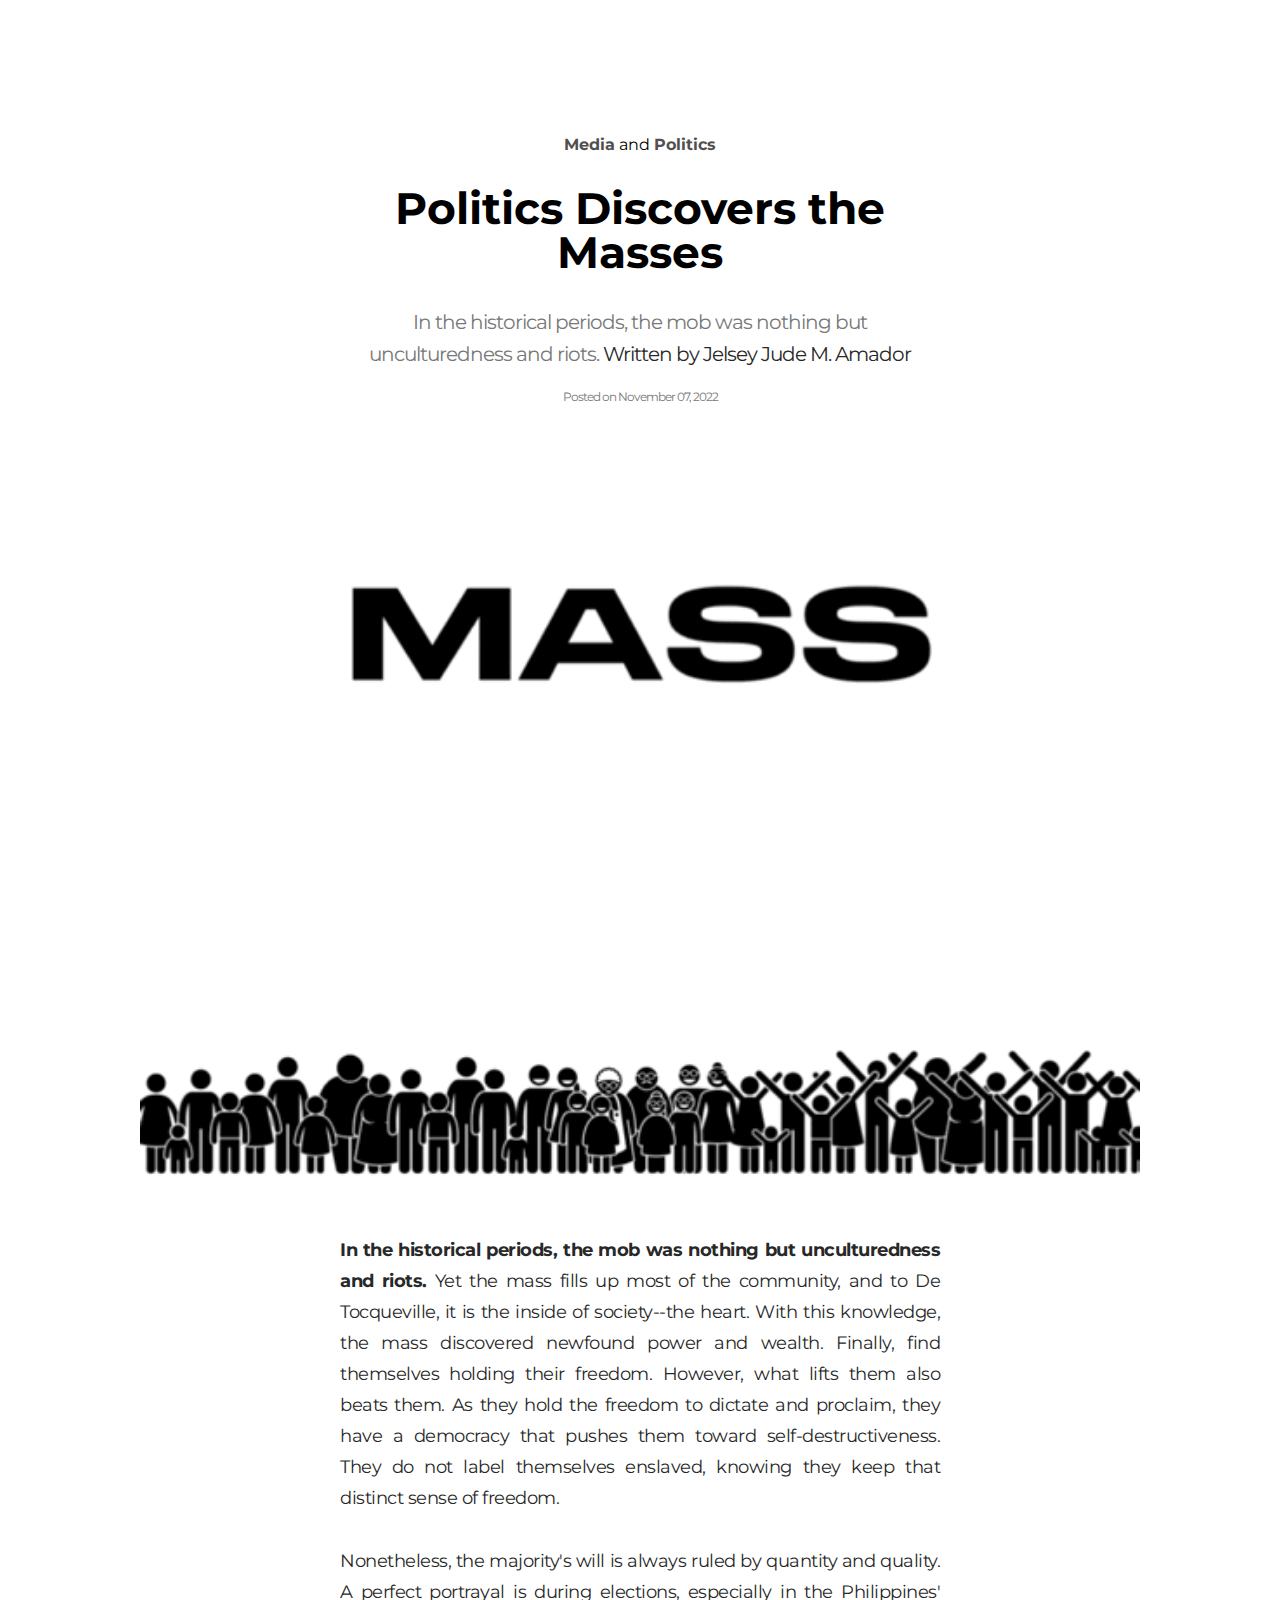
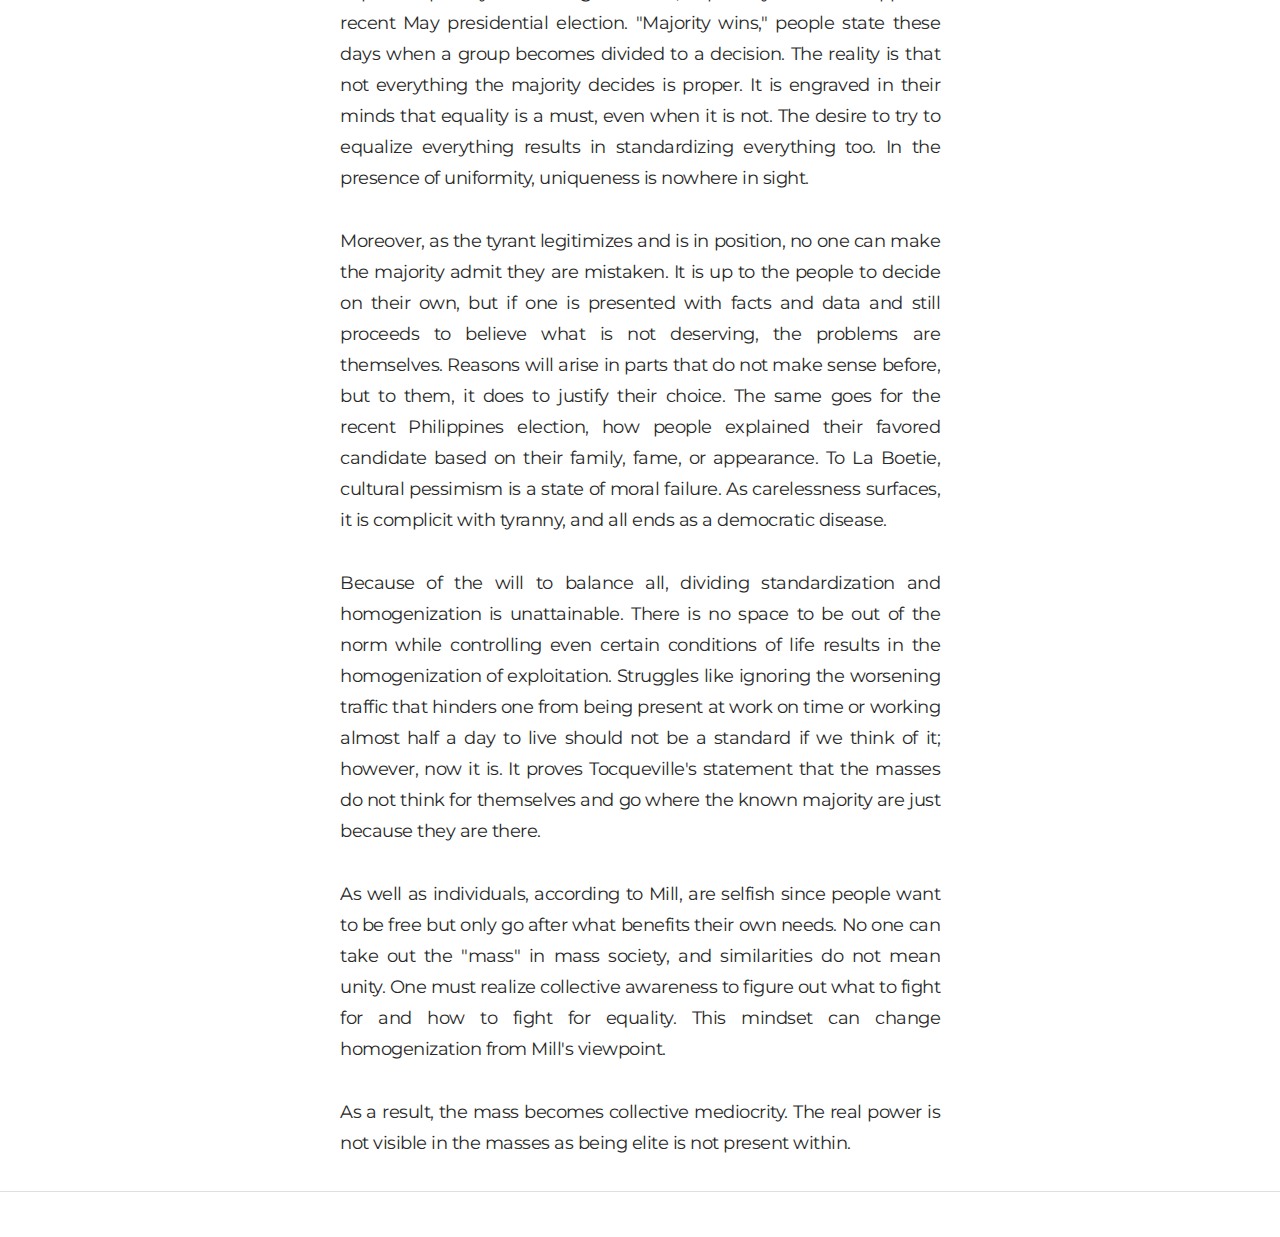
==== commit 73a2df8d: "added scroll to author" ====
--- a/pages/blog1.html
+++ b/pages/blog1.html
@@ -19,7 +19,7 @@
             </div>
             <div class="title">Politics Discovers the Masses</div>
             <div class="subtitle">In the historical periods, the mob was nothing but unculturedness and riots.
-                <span class="by-line">Written by <a href="#">Jelsey Jude M. Amador</a></span>
+                <span class="by-line">Written by <a onclick="gotoAuthor('Jelsey')">Jelsey Jude M. Amador</a></span>
             </div>
             <div class="date-published">Posted on November 07, 2022</div>
             <img class="cover" src="img/cover1.gif" alt="cover" />
--- a/pages/blog-post.css
+++ b/pages/blog-post.css
@@ -96,6 +96,8 @@
     width: 100vw;
     max-width: 1000px;
     height: 100%;
+    /* compensation or missing summary */
+    margin-bottom: 4vw;
 }
 
 .blog-post .summary {
@@ -156,6 +158,26 @@
     letter-spacing: -0.5px;
 }
 
+.blog-post .content .gallery {
+    display: flex;
+    flex-direction: row;
+    overflow-x: auto;
+    width: 100vw;
+    max-width: 600px;
+    scroll-snap-type: x proximity;
+    margin: 0 auto;
+    margin-top: -4vw;
+}
+
+.blog-post .content .gallery img {
+    width: 100vw;
+    max-width: 600px;
+    height: 100%;
+    margin: 36px 0;
+    scroll-snap-align: center;
+    object-fit: cover;
+}
+
 .comments {
     padding: 0 15vw;
     margin: 5vh auto;
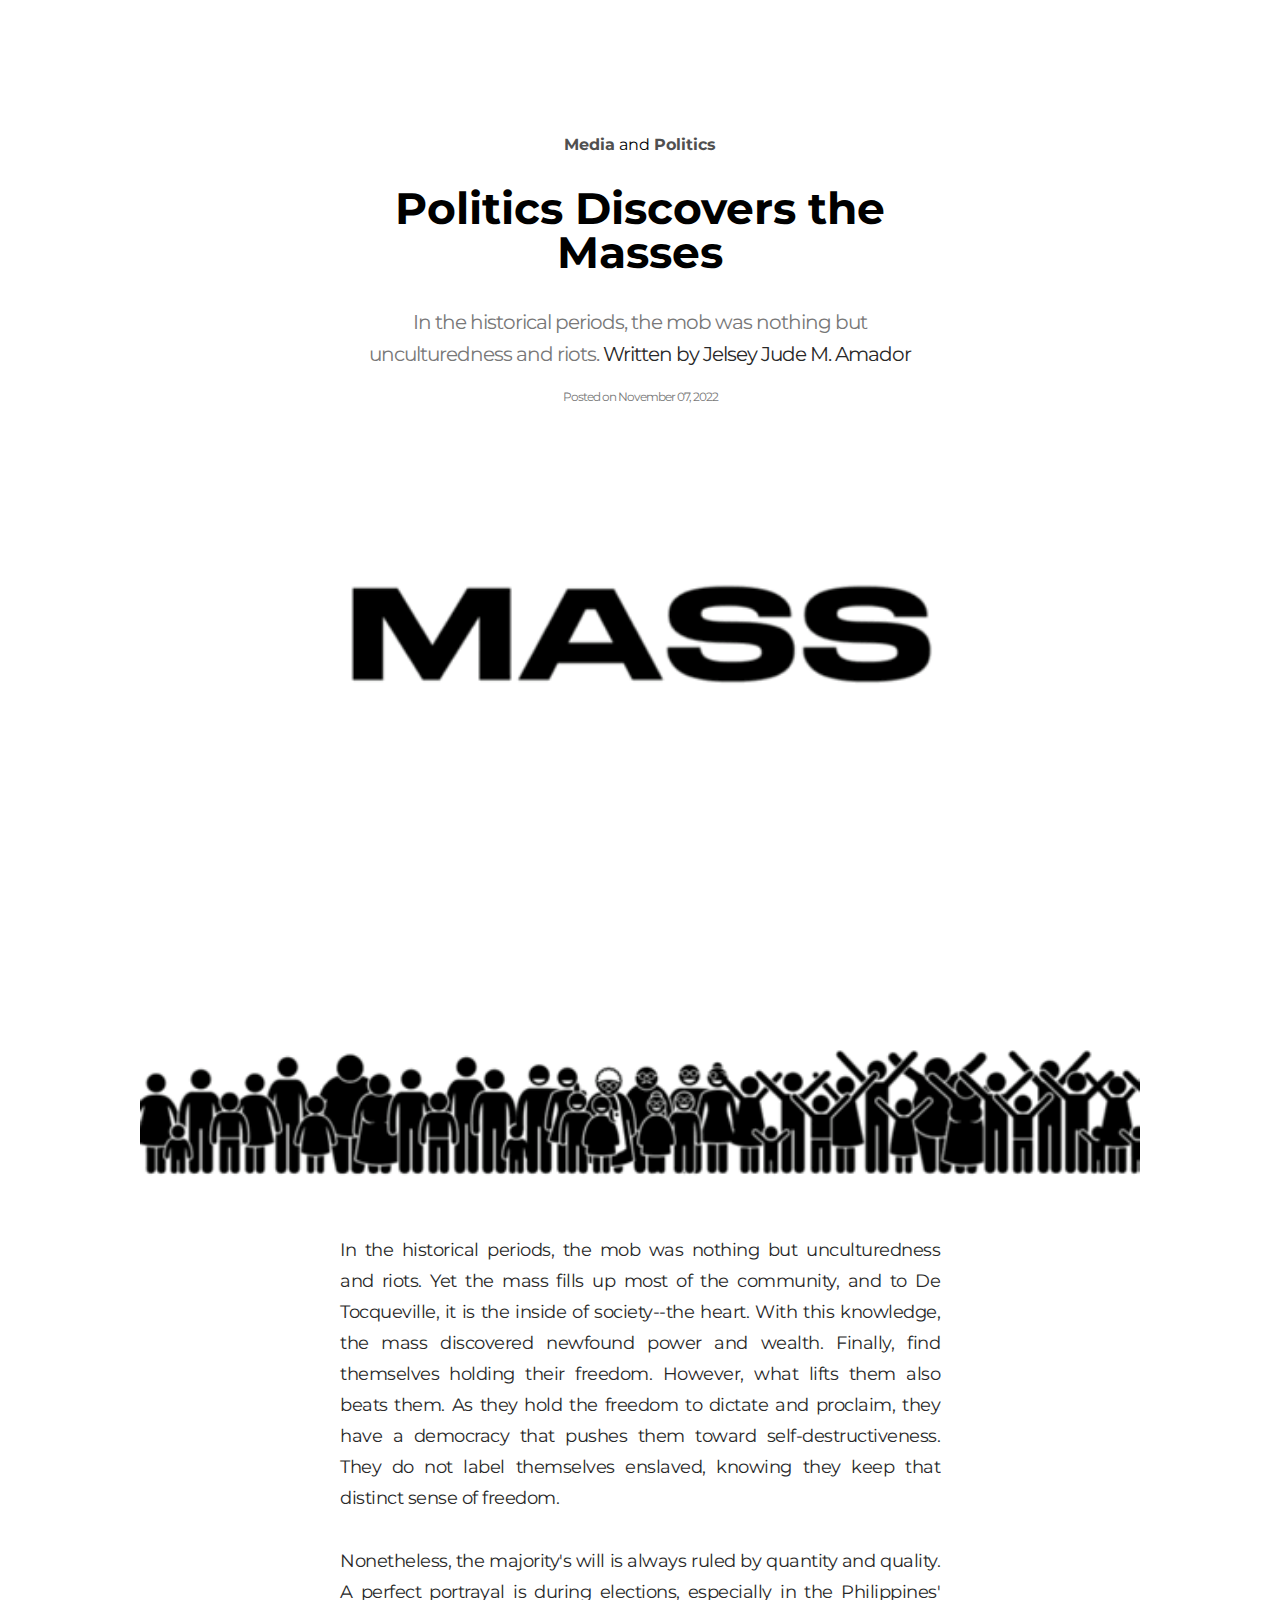
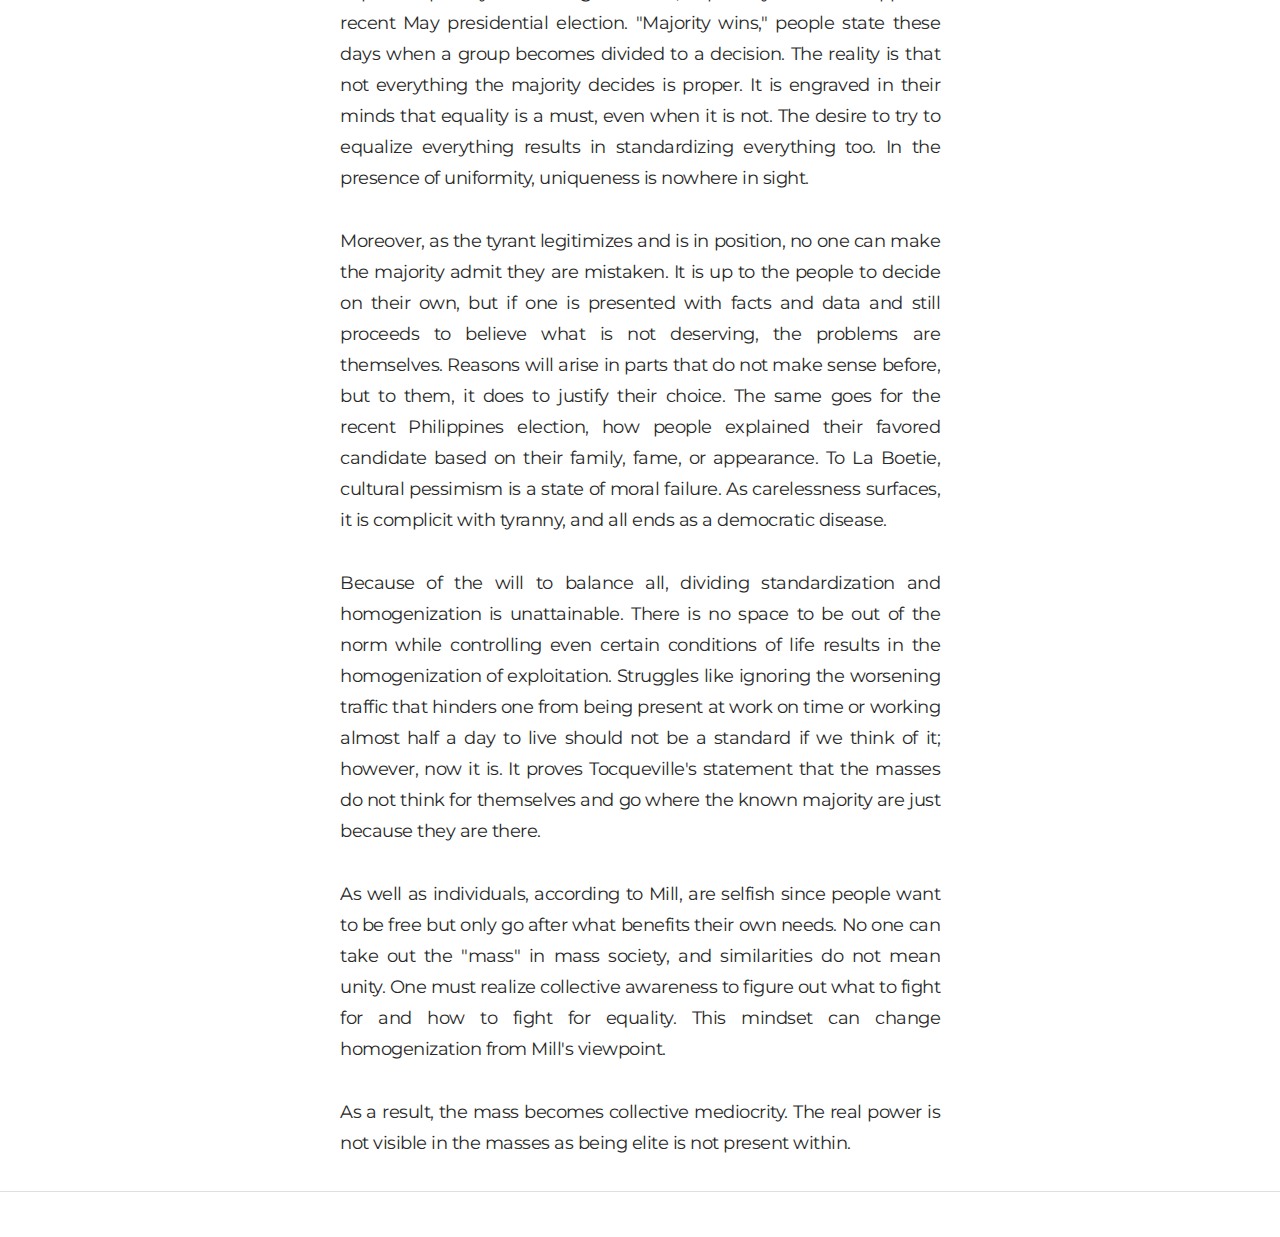
==== commit 25e22cd1: "updated blog's first line" ====
--- a/pages/blog1.html
+++ b/pages/blog1.html
@@ -52,7 +52,7 @@
                 <span class="read-more">... <a onclick="readMore()">more</a></span>
             </div> -->
             <div class="content">
-                <p><b>In the historical periods, the mob was nothing but unculturedness and riots.</b> Yet the mass
+                <p>In the historical periods, the mob was nothing but unculturedness and riots. Yet the mass
                     fills up most of the community, and to De Tocqueville, it is the inside of society--the heart. With
                     this knowledge, the mass discovered newfound power and wealth. Finally, find themselves holding
                     their freedom. However, what lifts them also beats them. As they hold the freedom to dictate and
--- a/pages/blog-post.css
+++ b/pages/blog-post.css
@@ -100,6 +100,15 @@
     margin-bottom: 4vw;
 }
 
+.blog-post video {
+    width: 100vw;
+    max-width: 1000px;
+    height: 100%;
+    object-fit: cover;
+
+    margin-bottom: 4vw;
+}
+
 .blog-post .summary {
     margin: 4vw 0;
     height: 90px;
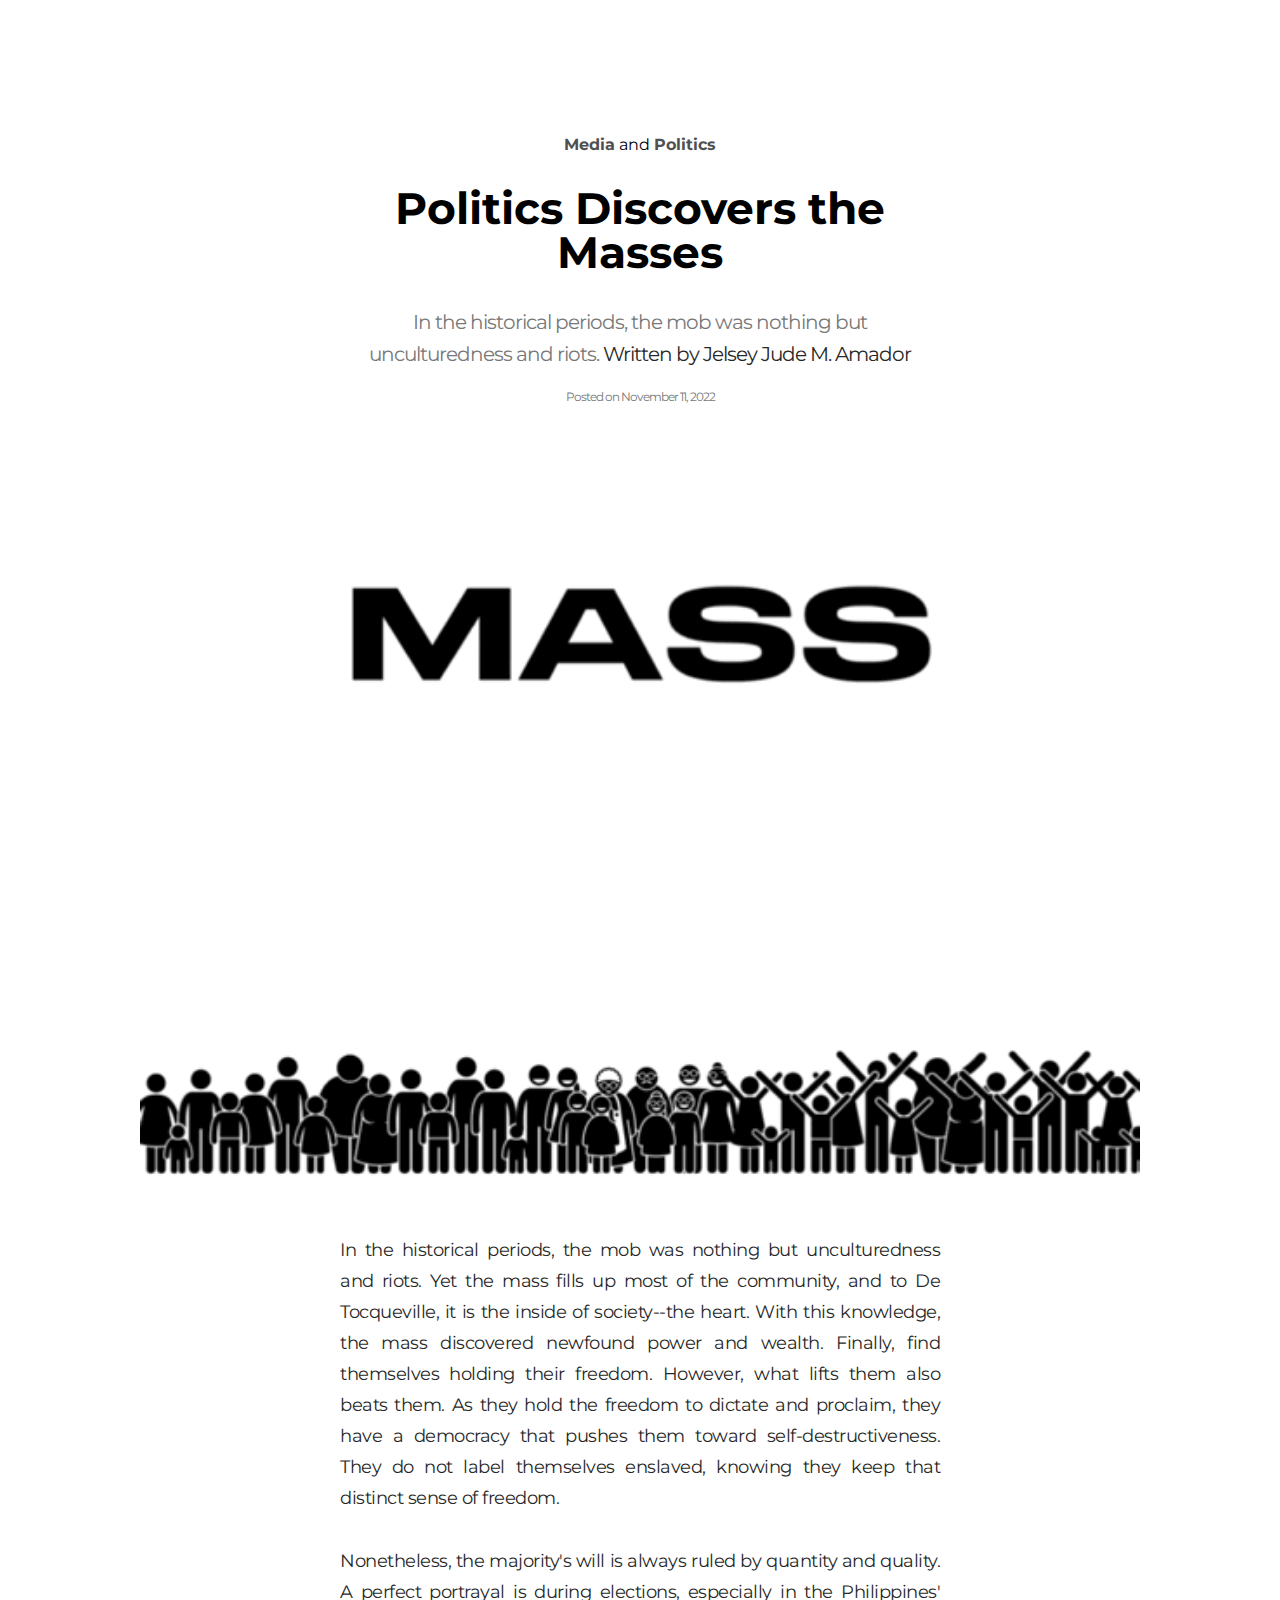
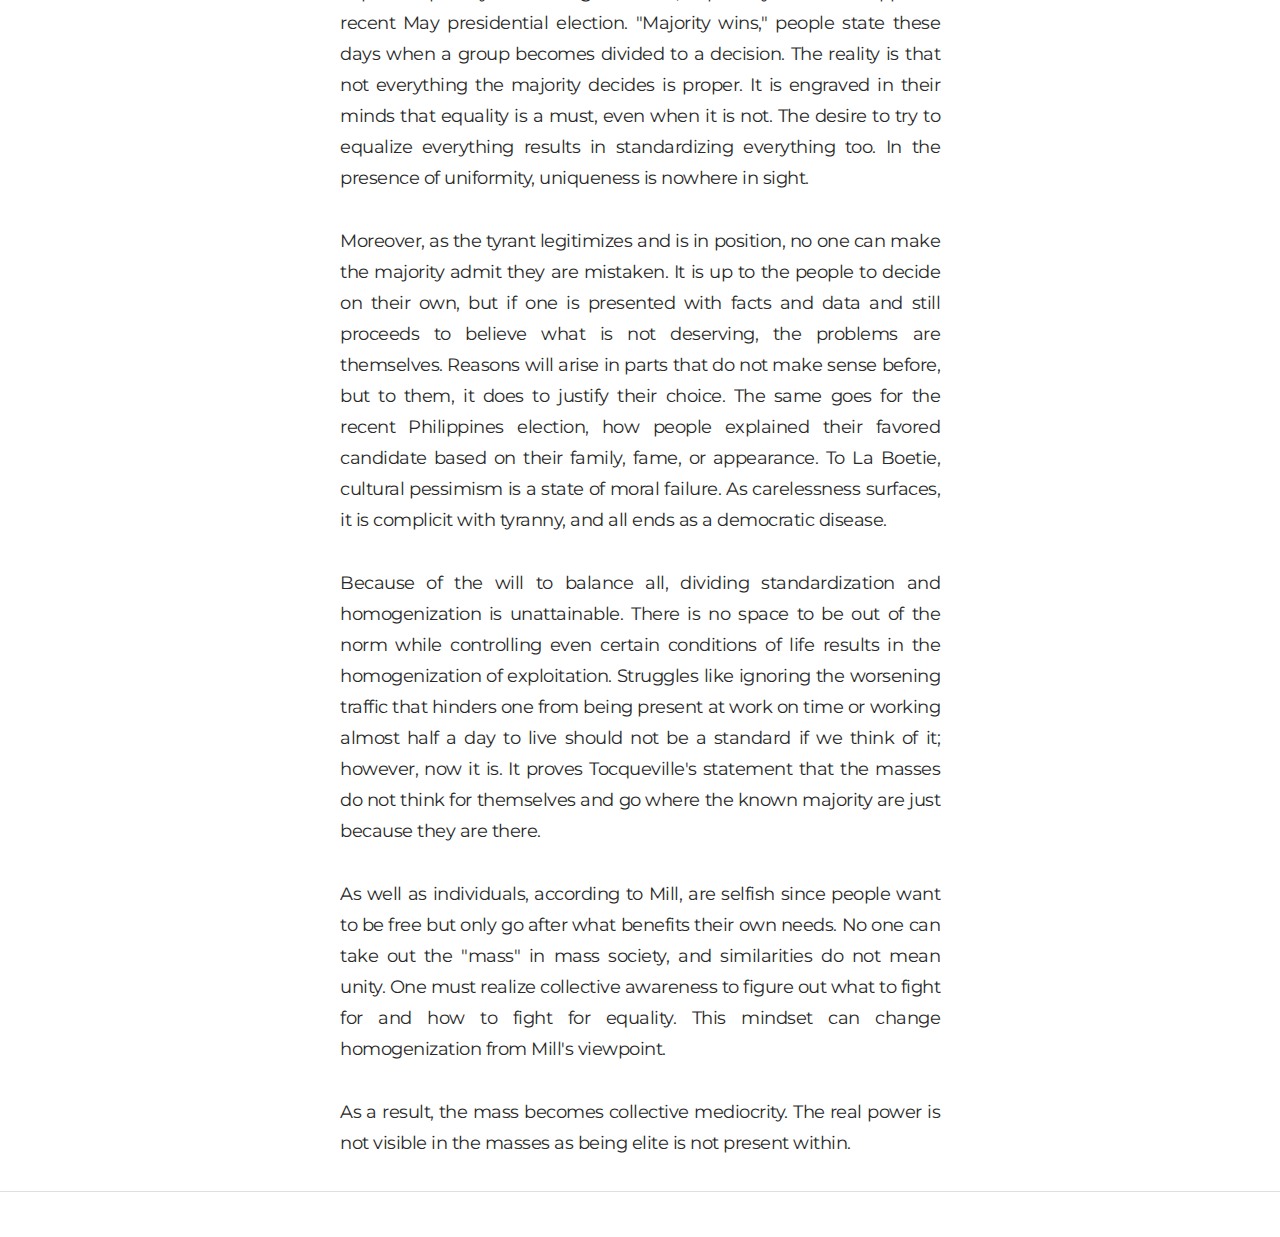
==== commit e219330d: "updated dates" ====
--- a/pages/blog1.html
+++ b/pages/blog1.html
@@ -21,7 +21,7 @@
             <div class="subtitle">In the historical periods, the mob was nothing but unculturedness and riots.
                 <span class="by-line">Written by <a onclick="gotoAuthor('Jelsey')">Jelsey Jude M. Amador</a></span>
             </div>
-            <div class="date-published">Posted on November 07, 2022</div>
+            <div class="date-published">Posted on November 11, 2022</div>
             <img class="cover" src="img/cover1.gif" alt="cover" />
             <!-- <div class="summary">
                 <b>Summary.</b> Lorem ipsum dolor sit amet, consectetur adipiscing elit, sed do eiusmod tempor
